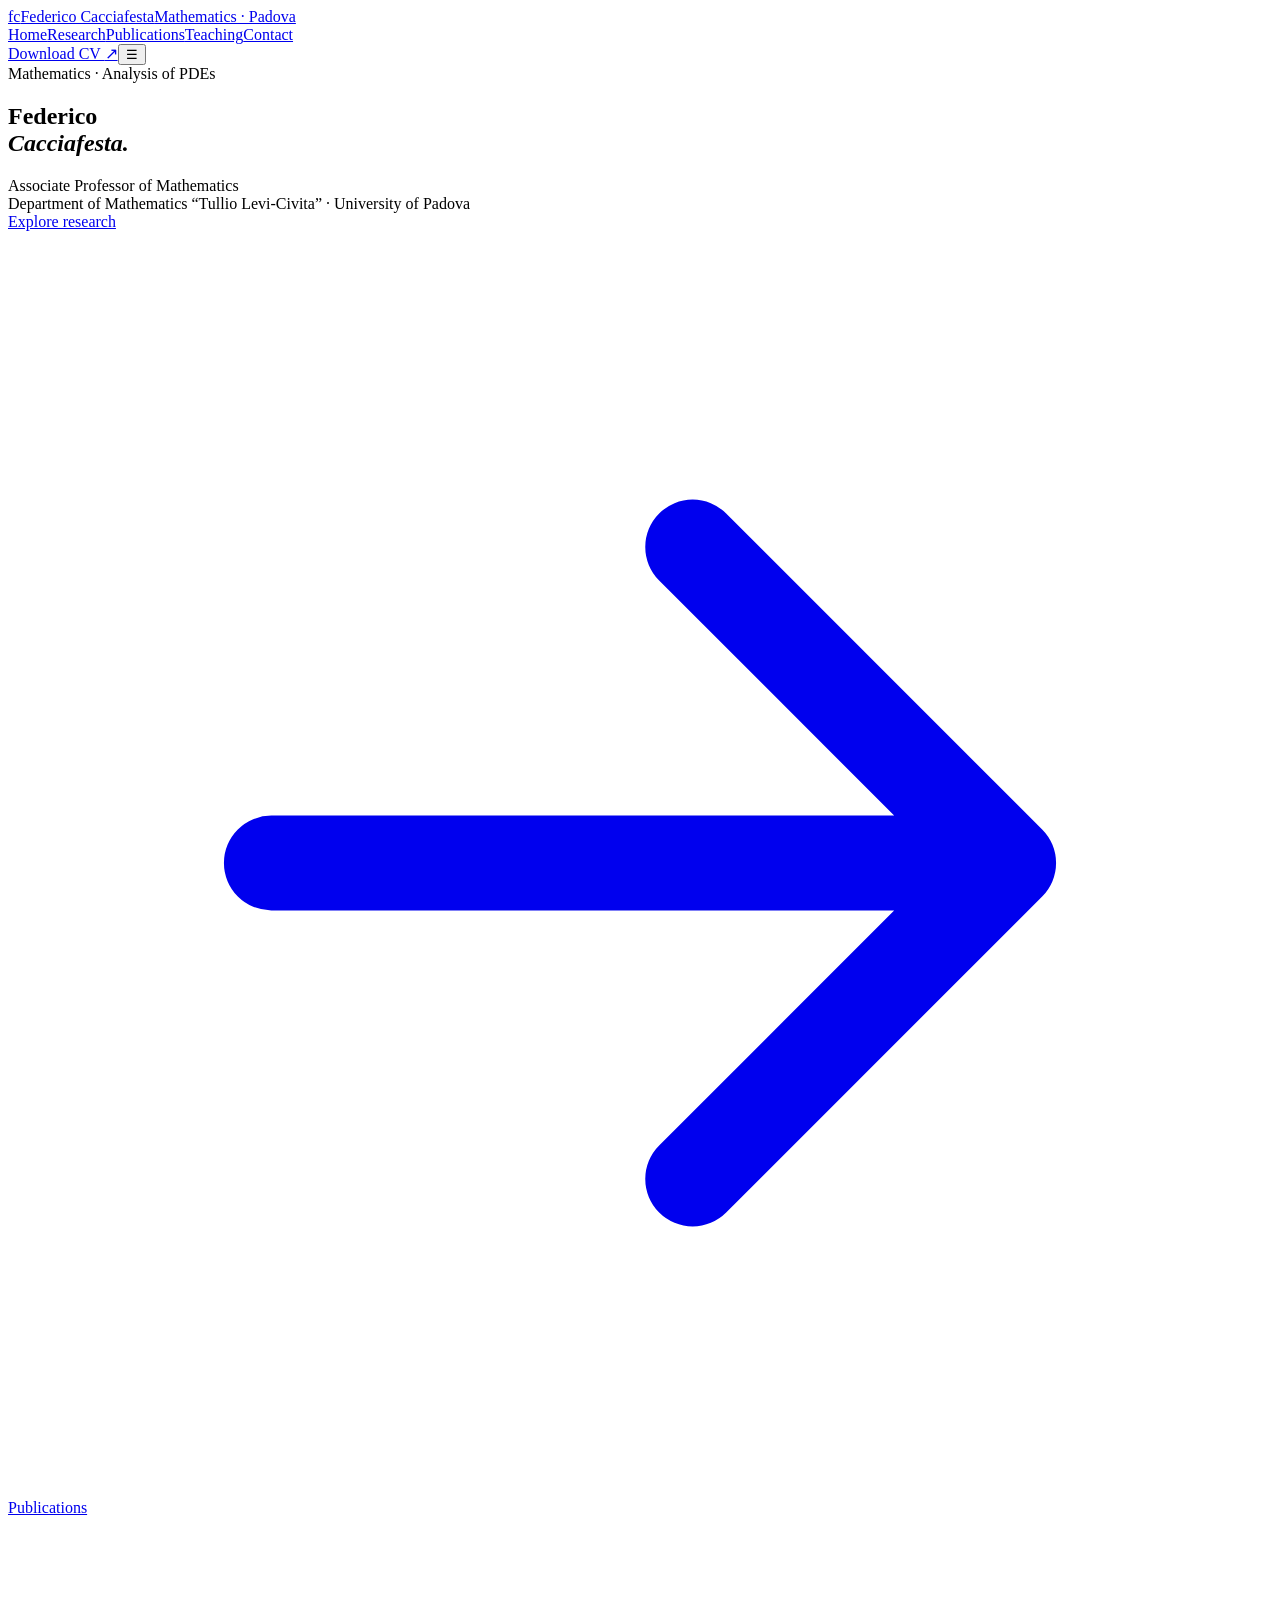
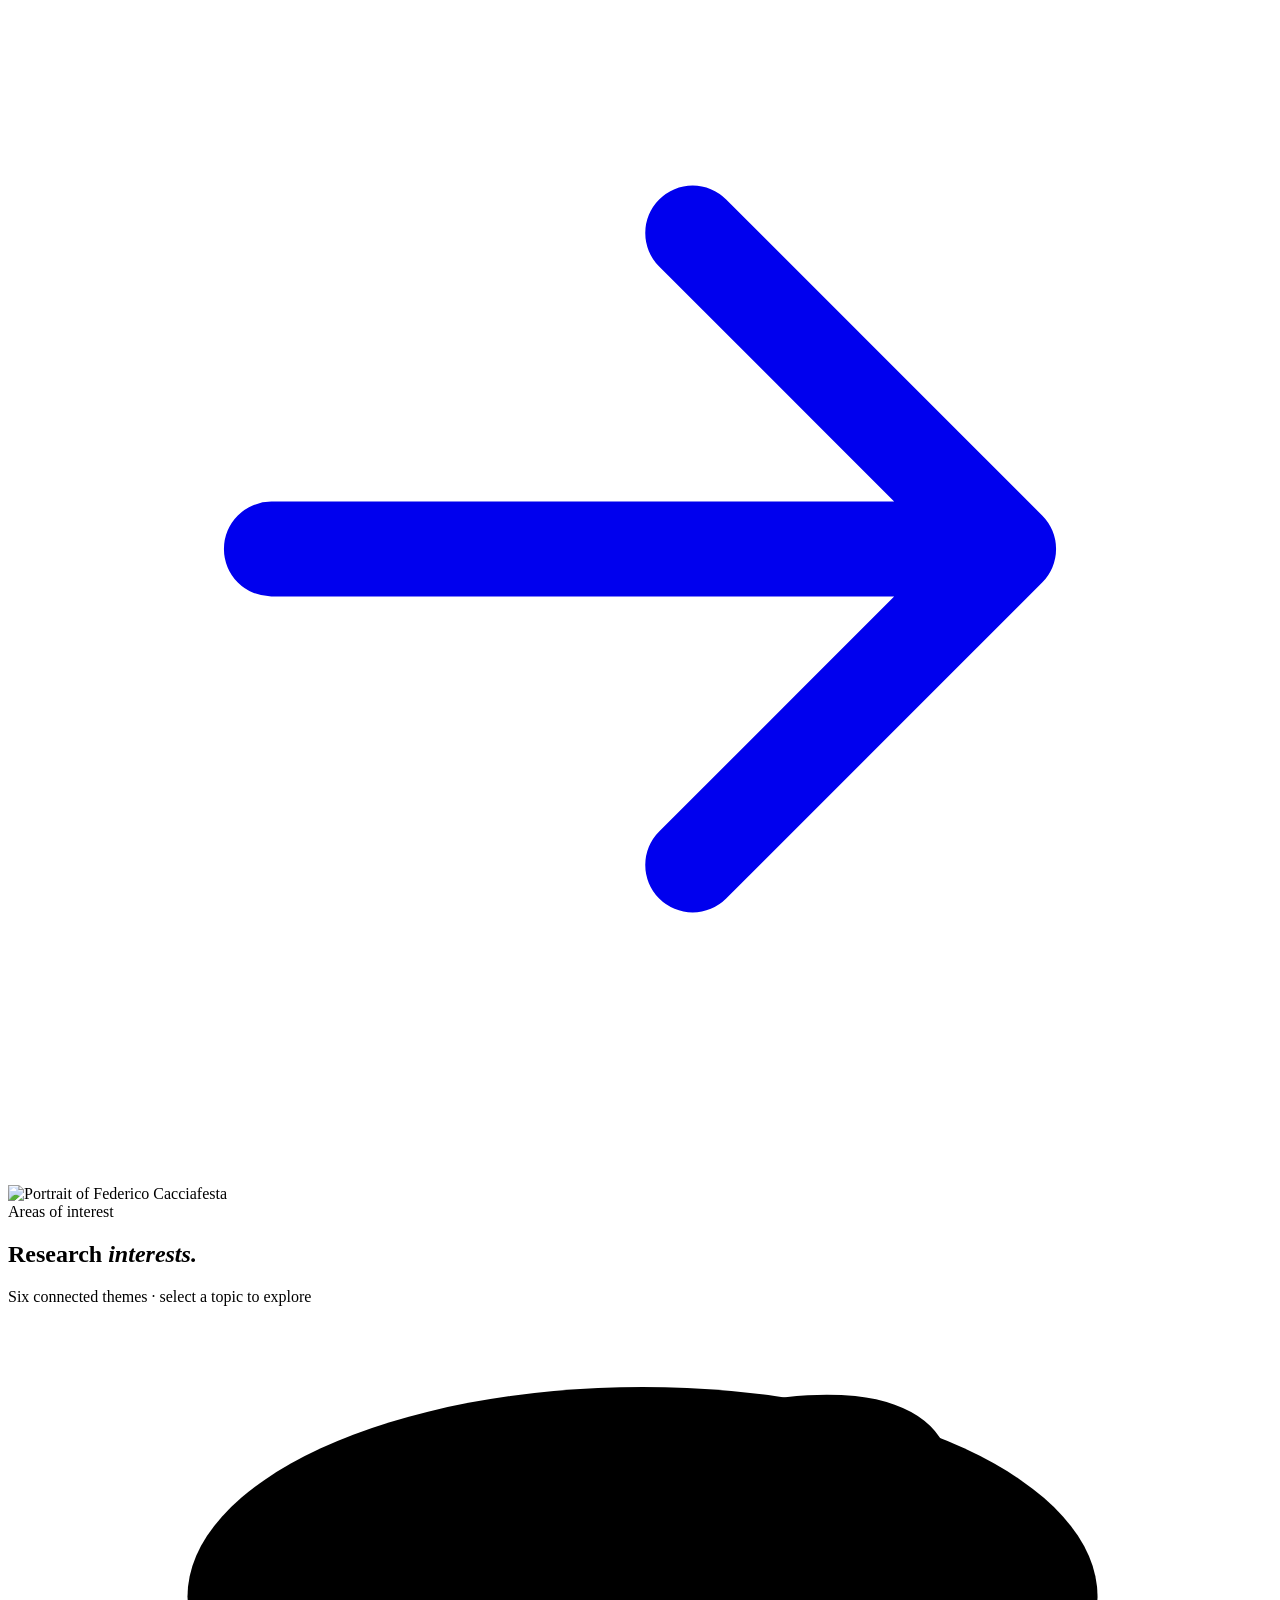
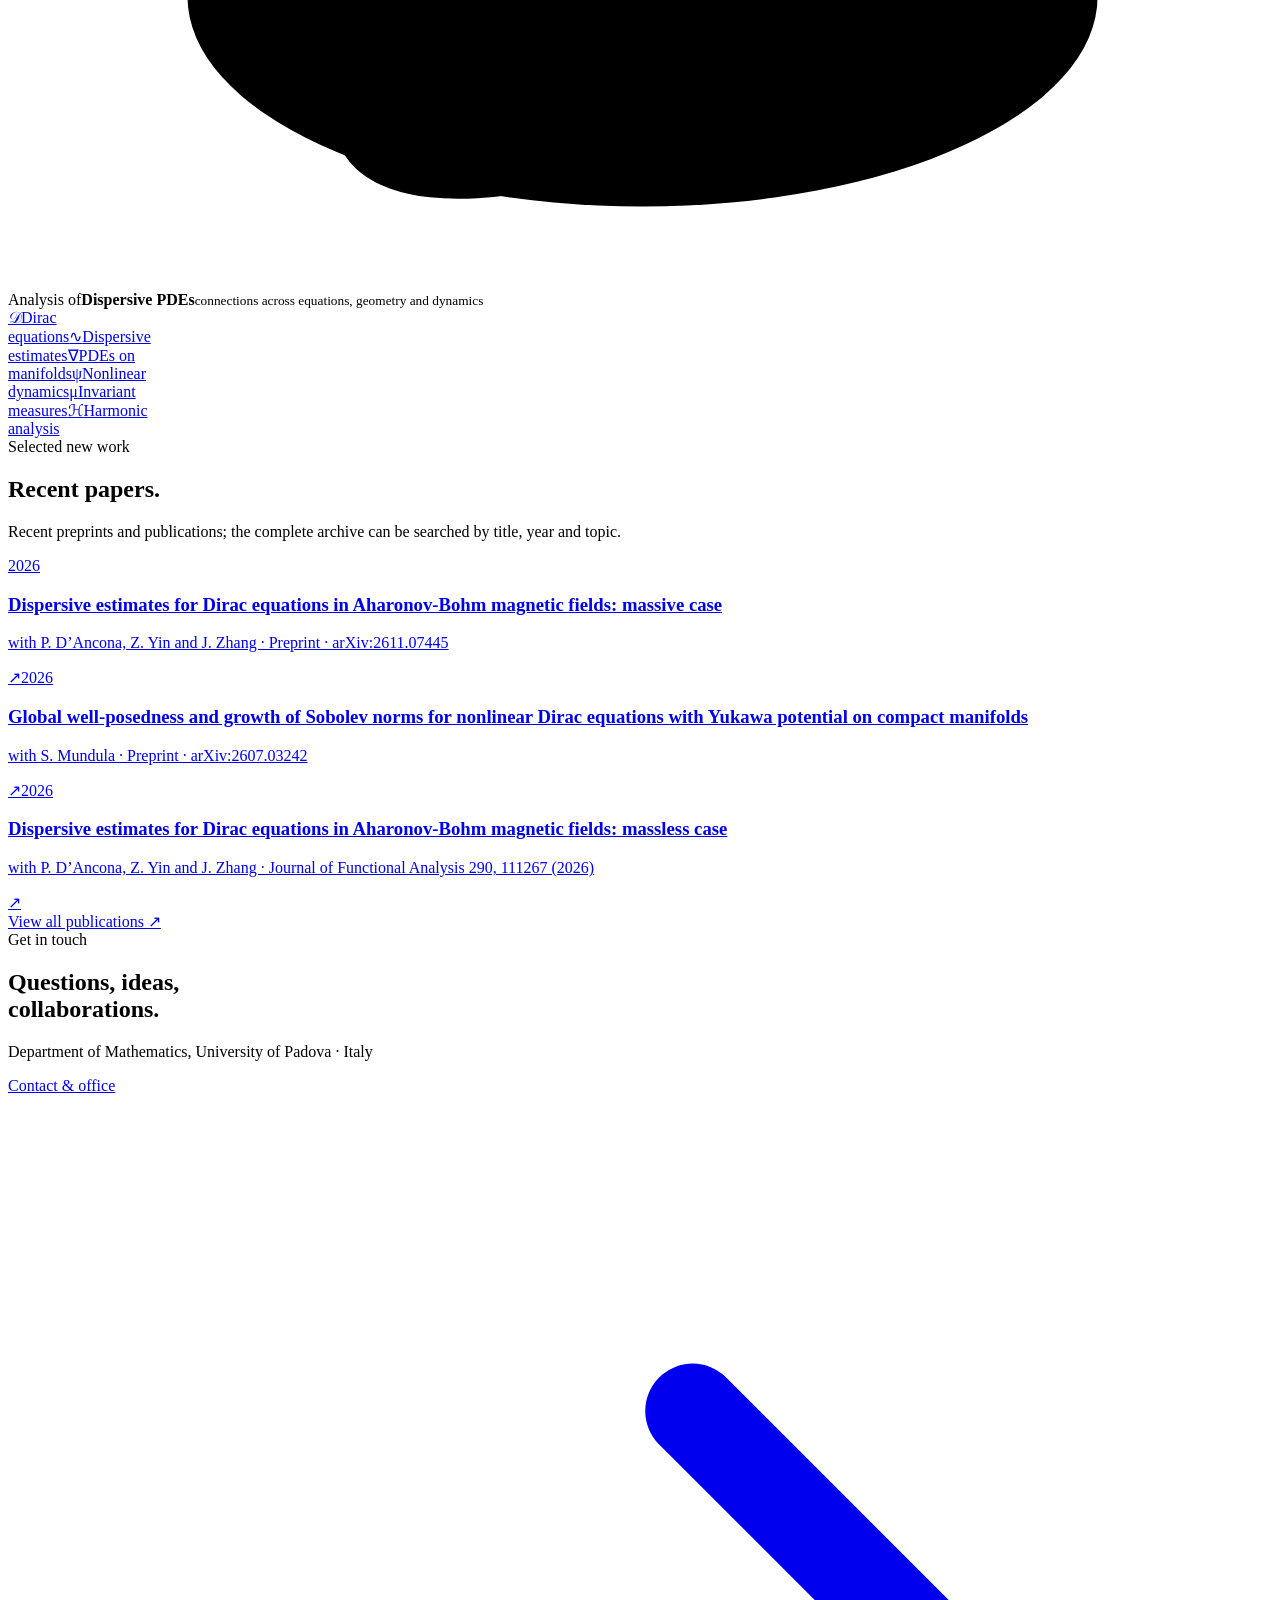
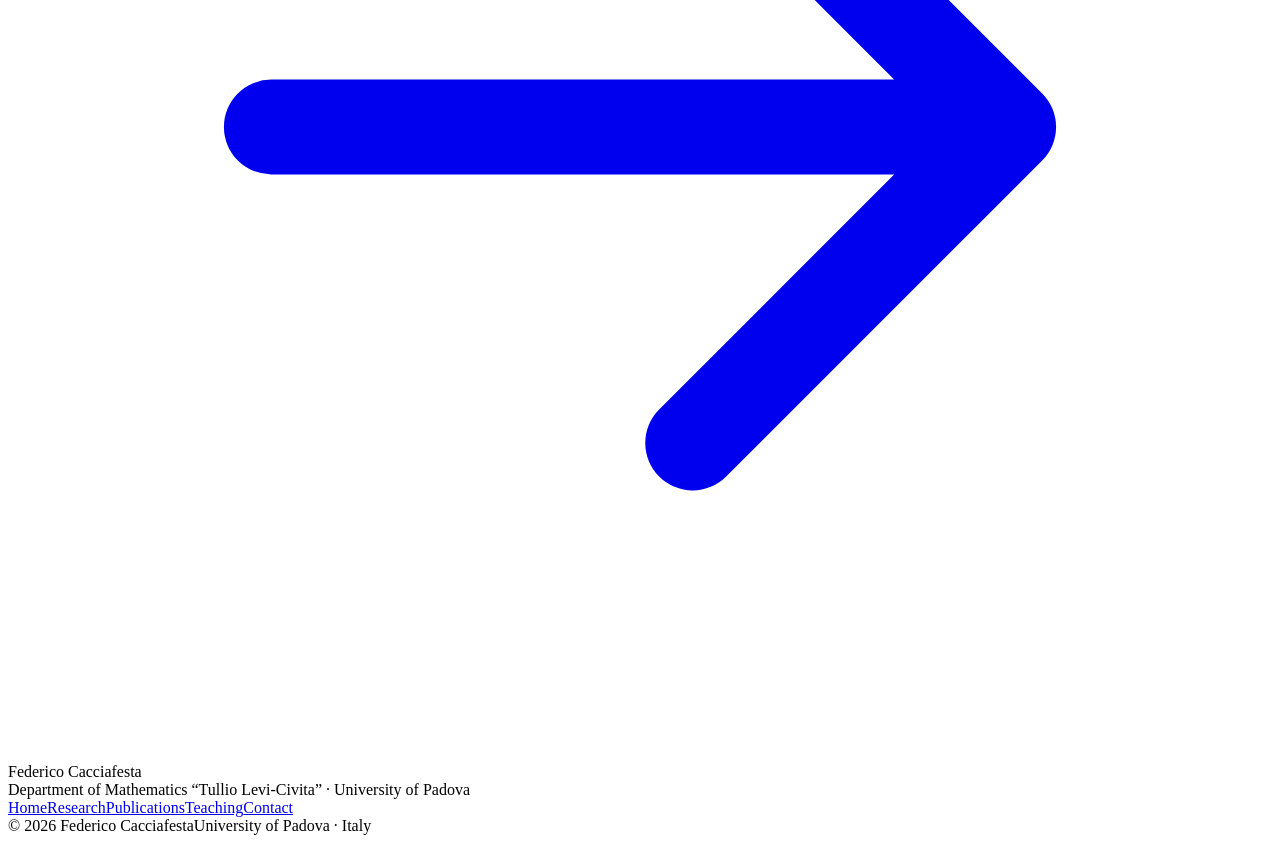
==== index.html @ 2d8ecb3c "Add files via upload" ====
<!doctype html>
<html lang="en">
<head>
<meta charset="utf-8">
<meta name="viewport" content="width=device-width, initial-scale=1">
<meta name="theme-color" content="#182b32">
<meta name="description" content="Federico Cacciafesta — Associate Professor of Mathematics at the University of Padova. Research in dispersive PDEs, Dirac equations, singular potentials, and nonlinear dynamics.">
<title>Federico Cacciafesta — University of Padova</title>
<link rel="icon" href="assets/favicon.svg" type="image/svg+xml">
<link rel="stylesheet" href="assets/style.css">
</head>
<body>
<div class="topline" aria-hidden="true"></div>
<header class="site-header" id="site-header"><div class="header-inner container"><a class="identity" href="index.html" aria-label="Federico Cacciafesta homepage"><span class="monogram">fc</span><span class="identity-type"><span class="identity-name">Federico Cacciafesta</span><span class="identity-sub">Mathematics · Padova</span></span></a><nav class="main-nav" aria-label="Main navigation"><a class="nav-link active" href="index.html">Home</a><a class="nav-link" href="research.html">Research</a><a class="nav-link" href="publications.html">Publications</a><a class="nav-link" href="teaching.html">Teaching</a><a class="nav-link" href="contact.html">Contact</a><a class="nav-link mobile-cv" style="display:none" href="assets/CV_Cacciafesta_EN.pdf" download="Federico_Cacciafesta_CV_EN.pdf">Download CV (PDF) ↓</a></nav><a class="nav-cv" href="assets/CV_Cacciafesta_EN.pdf" download="Federico_Cacciafesta_CV_EN.pdf" title="Full academic CV in English">Download CV <span aria-hidden="true">↗</span></a><button class="mobile-menu-btn" type="button" id="menu-toggle" aria-expanded="false" aria-label="Open menu">☰</button></div></header>
<main id="app" tabindex="-1"><div class="fade-in"><section class="hero"><div class="container hero-inner"><div class="hero-copy"><div class="eyebrow"><span class="dot"></span>Mathematics · Analysis of PDEs</div><h1>Federico<br><em>Cacciafesta.</em></h1><div class="hero-role">Associate Professor of Mathematics</div><div class="hero-institution">Department of Mathematics “Tullio Levi-Civita” · University of Padova</div><div class="hero-actions"><a class="button button-primary" href="research.html">Explore research <svg xmlns="http://www.w3.org/2000/svg" viewBox="0 0 24 24" aria-hidden="true" fill="none" stroke="currentColor" stroke-width="1.8" stroke-linecap="round" stroke-linejoin="round"><path d="M5 12h14M13 6l6 6-6 6"></path></svg></a><a class="button button-secondary" href="publications.html">Publications <svg xmlns="http://www.w3.org/2000/svg" viewBox="0 0 24 24" aria-hidden="true" fill="none" stroke="currentColor" stroke-width="1.8" stroke-linecap="round" stroke-linejoin="round"><path d="M5 12h14M13 6l6 6-6 6"></path></svg></a></div></div><div class="hero-art hero-portrait"><img class="portrait-image" src="assets/federico-cacciafesta.jpg" alt="Portrait of Federico Cacciafesta"></div></div></section><section class="topics-section alt-topics" aria-labelledby="topics-title"><div class="container"><div class="topics-heading"><div><div class="eyebrow"><span class="dot"></span>Areas of interest</div><h2 id="topics-title">Research <em>interests.</em></h2></div><span class="topics-hint">Six connected themes · select a topic to explore</span></div><div class="variant-stage orbits-only"><div class="topic-variant viz-orbits" data-variant="orbit" aria-label="Research topics arranged along mathematical orbits"><svg class="orbit-lines" viewBox="0 0 1000 460" aria-hidden="true"><ellipse cx="502" cy="230" rx="360" ry="166"></ellipse><ellipse cx="502" cy="230" rx="267" ry="117" transform="rotate(-27 502 230)"></ellipse><path d="M502 51 V407 M101 230 H905" class="axis"></path><circle cx="501" cy="230" r="7" class="axis-dot"></circle><path d="M113 363h88 M805 87h96" class="short-tick"></path></svg><div class="orbit-center"><span>Analysis of</span><strong>Dispersive PDEs</strong><small>connections across equations, geometry and dynamics</small></div><a class="orbit-topic orbit-dirac" href="research.html#topic-dirac" aria-label="Dirac equations - open research page"><span class="the-glyph">𝒟</span><span class="the-caption">Dirac<br>equations</span></a><a class="orbit-topic orbit-dispersive" href="research.html#topic-dirac" aria-label="Dispersive estimates - open research page"><span class="the-glyph">∿</span><span class="the-caption">Dispersive<br>estimates</span></a><a class="orbit-topic orbit-manifolds" href="research.html#topic-manifolds" aria-label="PDEs on manifolds - open research page"><span class="the-glyph">∇</span><span class="the-caption">PDEs on<br>manifolds</span></a><a class="orbit-topic orbit-nonlinear" href="research.html#topic-nonlinear" aria-label="Nonlinear dynamics - open research page"><span class="the-glyph">ψ</span><span class="the-caption">Nonlinear<br>dynamics</span></a><a class="orbit-topic orbit-measures" href="research.html#topic-measures" aria-label="Invariant measures - open research page"><span class="the-glyph">μ</span><span class="the-caption">Invariant<br>measures</span></a><a class="orbit-topic orbit-harmonic" href="research.html#topic-harmonic" aria-label="Harmonic analysis - open research page"><span class="the-glyph">ℋ</span><span class="the-caption">Harmonic<br>analysis</span></a></div></div></div></section><section class="section section-dark"><div class="container"><div class="section-head"><div><div class="eyebrow white">Selected new work</div><h2>Recent papers<span style="color:var(--orange)">.</span></h2></div><p class="section-intro">Recent preprints and publications; the complete archive can be searched by title, year and topic.</p></div><div class="recent-list"><a class="recent-item" href="https://arxiv.org/abs/2611.07445" target="_blank" rel="noopener noreferrer"><span class="recent-year">2026</span><div><h3>Dispersive estimates for Dirac equations in Aharonov-Bohm magnetic fields: massive case</h3><p>with P. D’Ancona, Z. Yin and J. Zhang · Preprint · arXiv:2611.07445</p></div><span class="recent-arrow" aria-hidden="true">↗</span></a><a class="recent-item" href="https://arxiv.org/abs/2607.03242" target="_blank" rel="noopener noreferrer"><span class="recent-year">2026</span><div><h3>Global well-posedness and growth of Sobolev norms for nonlinear Dirac equations with Yukawa potential on compact manifolds</h3><p>with S. Mundula · Preprint · arXiv:2607.03242</p></div><span class="recent-arrow" aria-hidden="true">↗</span></a><a class="recent-item" href="https://arxiv.org/abs/2407.12369" target="_blank" rel="noopener noreferrer"><span class="recent-year">2026</span><div><h3>Dispersive estimates for Dirac equations in Aharonov-Bohm magnetic fields: massless case</h3><p>with P. D’Ancona, Z. Yin and J. Zhang · Journal of Functional Analysis 290, 111267 (2026)</p></div><span class="recent-arrow" aria-hidden="true">↗</span></a></div><div class="section-bottom"><a class="text-link" href="publications.html">View all publications <span class="small-arrow">↗</span></a></div></div></section><section class="section section-white"><div class="container"><div class="cta-panel"><div><div class="eyebrow">Get in touch</div><h2>Questions, ideas,<br>collaborations.</h2><p>Department of Mathematics, University of Padova · Italy</p></div><a class="button button-primary" href="contact.html">Contact &amp; office <svg xmlns="http://www.w3.org/2000/svg" viewBox="0 0 24 24" aria-hidden="true" fill="none" stroke="currentColor" stroke-width="1.8" stroke-linecap="round" stroke-linejoin="round"><path d="M5 12h14M13 6l6 6-6 6"></path></svg></a></div></div></section></div></main>
<footer id="site-footer" class="site-footer"><div class="container"><div class="footer-top"><div><div class="footer-title">Federico Cacciafesta</div><div class="footer-sub">Department of Mathematics “Tullio Levi-Civita” · University of Padova</div></div><nav class="footer-links" aria-label="Footer navigation"><a class="" href="index.html">Home</a><a class="" href="research.html">Research</a><a class="" href="publications.html">Publications</a><a class="" href="teaching.html">Teaching</a><a class="" href="contact.html">Contact</a></nav></div><div class="footer-bottom"><span>© 2026 Federico Cacciafesta</span><span class="muted">University of Padova · Italy</span></div></div></footer>
<script src="assets/data.js"></script>
<script src="assets/app.js"></script>
</body>
</html>
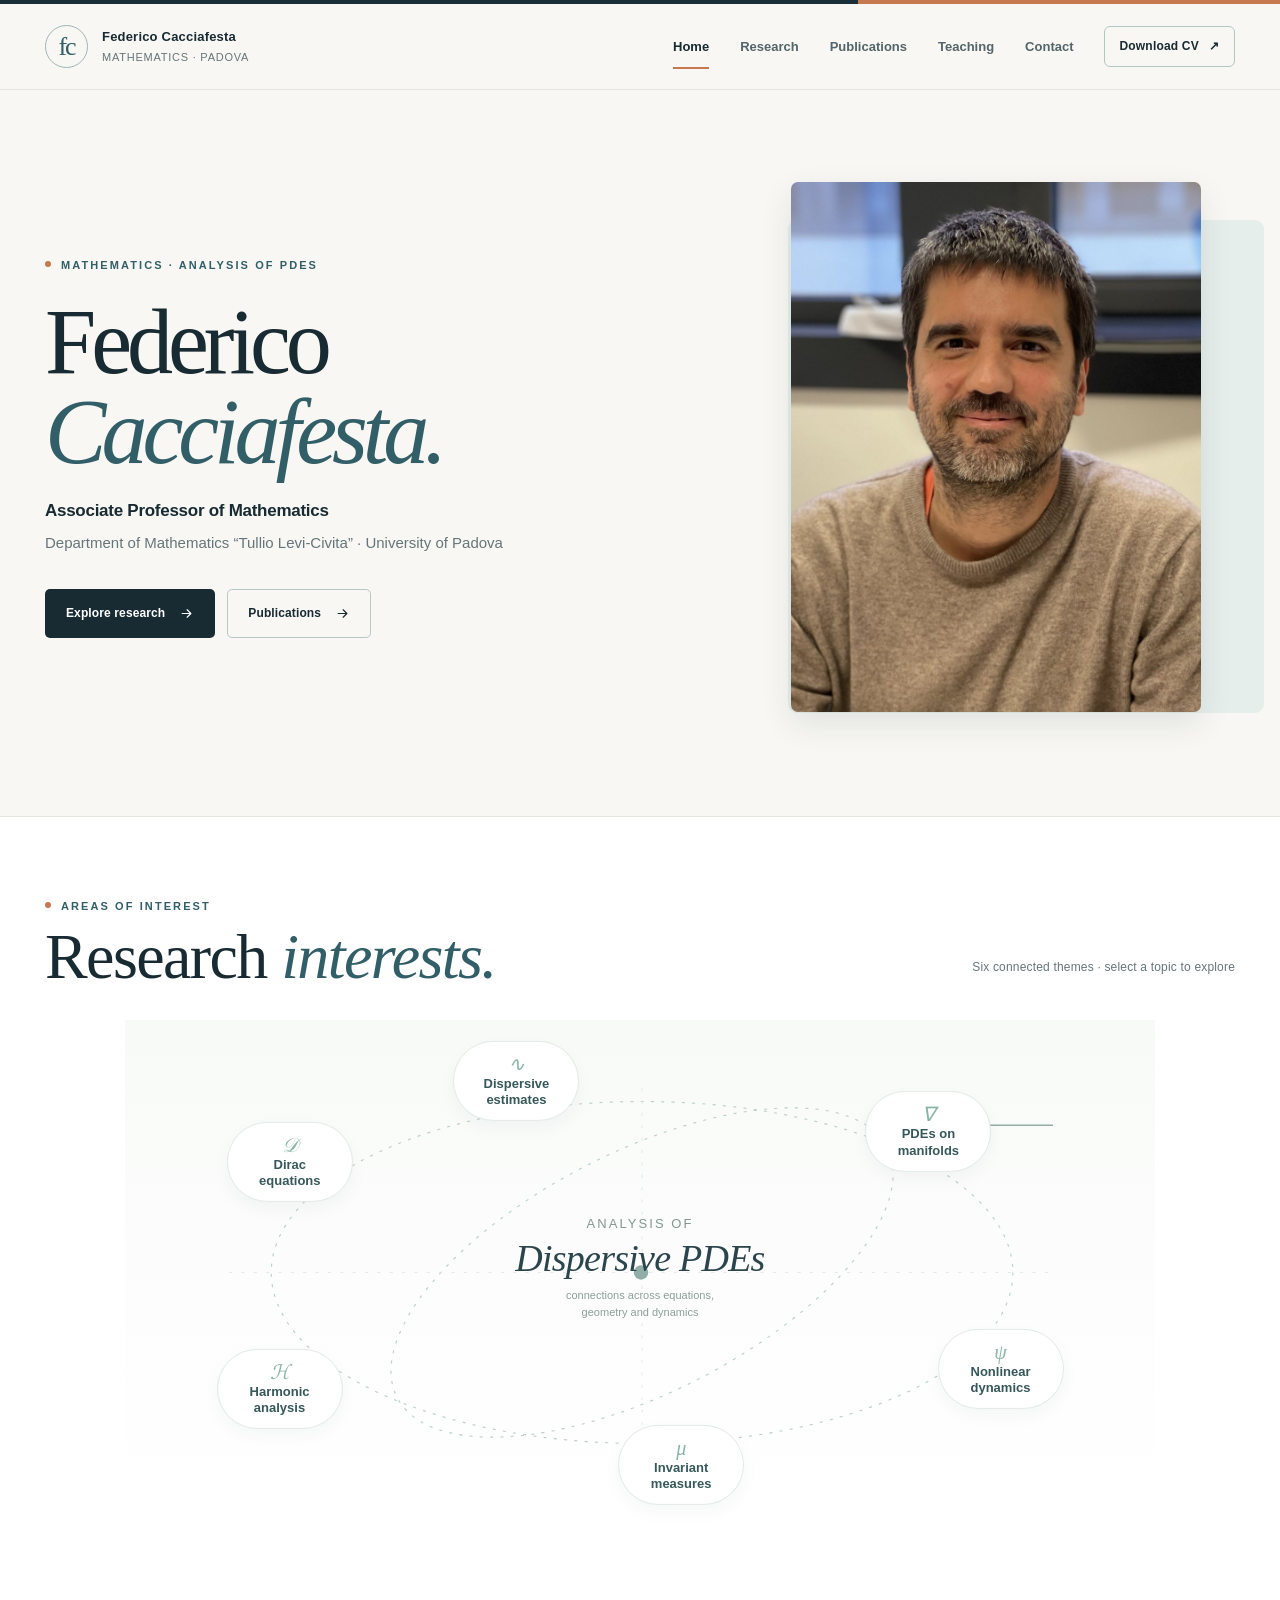
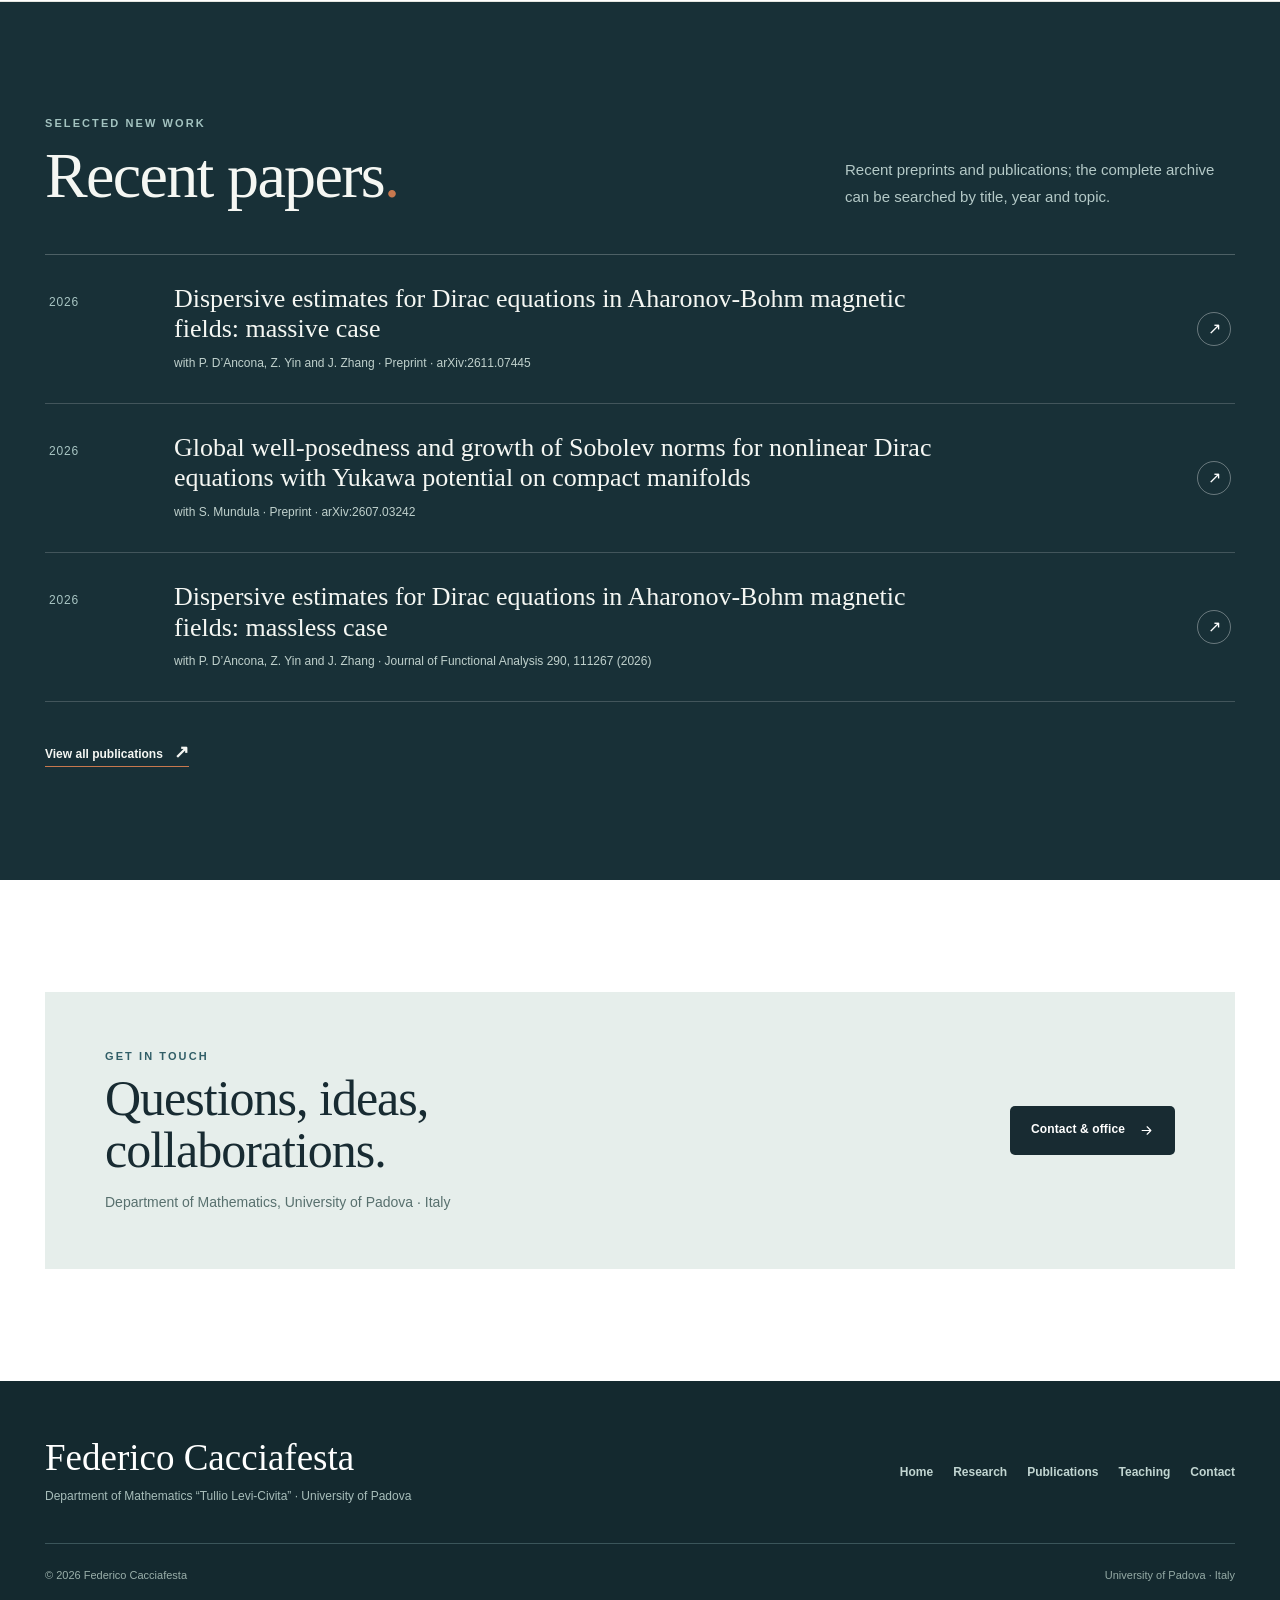
==== commit 73a68fda: "Add files via upload" ====
--- a/index.html
+++ b/index.html
@@ -6,15 +6,307 @@
 <meta name="theme-color" content="#182b32">
 <meta name="description" content="Federico Cacciafesta — Associate Professor of Mathematics at the University of Padova. Research in dispersive PDEs, Dirac equations, singular potentials, and nonlinear dynamics.">
 <title>Federico Cacciafesta — University of Padova</title>
-<link rel="icon" href="assets/favicon.svg" type="image/svg+xml">
-<link rel="stylesheet" href="assets/style.css">
+
+<style>
+@import url('https://fonts.googleapis.com/css2?family=DM+Sans:wght@400;500;600;700&family=Instrument+Serif:ital@0;1&display=swap');
+:root{
+ --ink:#182b32;--ink-light:#41555e;--quiet:#65757b;--paper:#f8f7f3;--white:#fff;--rule:#e4e5df;
+ --sea:#315e67;--sea-light:#e4eeed;--orange:#c7784e;--cream:#f1f0e9;--night:#183037;
+ --serif:'Instrument Serif',Georgia,'Times New Roman',serif;
+ --sans:'DM Sans',-apple-system,BlinkMacSystemFont,'Segoe UI',sans-serif;
+ --width:1190px;
+}
+*{box-sizing:border-box}html{scroll-behavior:smooth}body{margin:0;color:var(--ink);background:var(--paper);font:15.5px/1.65 var(--sans);-webkit-font-smoothing:antialiased}
+::selection{background:#c7ded8;color:var(--ink)}a{color:inherit;text-decoration:none}a:focus-visible,button:focus-visible,input:focus-visible,select:focus-visible{outline:3px solid var(--orange);outline-offset:3px}button,input,select{font:inherit}button{cursor:pointer}img,svg{max-width:100%}p{margin:0 0 1.15em}h1,h2,h3,h4{margin:0;font-weight:400}h1,h2,h3{font-family:var(--serif)}
+.container{width:min(calc(100% - 80px),var(--width));margin:0 auto}.topline{height:4px;background:linear-gradient(90deg,#183037 0%,#183037 67%,#c7784e 67%,#c7784e 100%)}
+.site-header{height:86px;background:rgba(248,247,243,.96);border-bottom:1px solid var(--rule);position:sticky;top:0;z-index:90;backdrop-filter:blur(18px)}
+.header-inner{height:100%;display:flex;align-items:center;justify-content:space-between;gap:30px}.identity{display:flex;gap:14px;align-items:center;min-width:244px}.monogram{width:43px;height:43px;border:1px solid #9eb4b4;border-radius:50%;display:grid;place-items:center;font-family:var(--serif);font-size:26px;letter-spacing:-.08em;color:var(--sea)}
+.identity-type{display:flex;flex-direction:column;line-height:1.24}.identity-name{font-size:13px;font-weight:700;letter-spacing:.015em}.identity-sub{font-size:11px;letter-spacing:.07em;color:var(--quiet);margin-top:6px;text-transform:uppercase}
+.main-nav{display:flex;align-items:center;gap:31px;margin-left:auto}.nav-link{color:#53646a;font-size:13px;font-weight:600;position:relative;transition:color .2s}.nav-link:hover,.nav-link.active{color:var(--ink)}.nav-link.active:after{content:'';position:absolute;left:0;right:0;bottom:-12px;height:2px;background:var(--orange)}
+.nav-cv{display:inline-flex;align-items:center;gap:10px;border:1px solid #b2c6c4;border-radius:6px;padding:10px 15px;font-size:12px;letter-spacing:.015em;font-weight:700;white-space:nowrap;transition:.2s}.nav-cv:hover{border-color:var(--ink);background:var(--sea-light)}
+.mobile-menu-btn{display:none;border:1px solid var(--rule);border-radius:6px;background:transparent;padding:8px 12px;color:var(--ink);font-size:22px;line-height:1}
+.eyebrow{font-size:11px;letter-spacing:.19em;text-transform:uppercase;font-weight:700;color:var(--sea)}.eyebrow.white{color:#a3c3c0}.eyebrow .dot{width:6px;height:6px;border-radius:100%;background:var(--orange);display:inline-block;margin:0 10px 2px 0}
+.hero{position:relative;overflow:hidden;background:var(--paper);border-bottom:1px solid var(--rule)}.hero-inner{min-height:655px;display:grid;grid-template-columns:56% 44%;align-items:center;gap:12px;padding:67px 0 79px}.hero-copy{position:relative;z-index:2}.hero h1{font-size:95px;font-size:clamp(70px,7.2vw,107px);line-height:.98;letter-spacing:-.055em;margin:23px 0 20px;max-width:750px}.hero h1 em{font-style:italic;color:var(--sea);font-weight:400}.hero-role{font-size:17px;font-weight:700;letter-spacing:-.016em}.hero-institution{margin-top:5px;color:var(--quiet);font-size:15px}.hero-desc{max-width:540px;margin:31px 0 33px;color:var(--ink-light);font-size:17px;line-height:1.77}.hero-actions{display:flex;gap:12px;align-items:center;flex-wrap:wrap}
+.button{display:inline-flex;align-items:center;justify-content:center;gap:14px;border-radius:5px;padding:13px 20px;min-height:49px;font-weight:700;font-size:12px;letter-spacing:.01em;border:1px solid transparent;transition:transform .2s,background .2s,border-color .2s}.button:hover{transform:translateY(-2px)}.button-primary{background:var(--ink);color:white}.button-primary:hover{background:#31545c}.button-secondary{border-color:#b8c8c6;background:transparent;color:var(--ink)}.button-secondary:hover{background:var(--sea-light);border-color:var(--sea)}.button svg{width:15px;height:15px}
+.hero-art{align-self:stretch;min-height:580px;position:relative;display:flex;align-items:center;justify-content:center}.art-square{position:absolute;inset:7% 0 4% 4%;background:linear-gradient(145deg,#e8ece7 0%,#dbe8e4 56%,#e8e8df 100%);border-radius:180px 180px 13px 13px;overflow:hidden}.art-grid{position:absolute;inset:0;background-image:linear-gradient(rgba(31,80,84,.055) 1px,transparent 1px),linear-gradient(90deg,rgba(31,80,84,.055) 1px,transparent 1px);background-size:35px 35px;mask-image:linear-gradient(to top,transparent,black 40%)}.art-svg{position:absolute;inset:8% 2% 7% 0;width:100%;height:85%}.art-label{position:absolute;bottom:12%;left:15%;font:italic 33px var(--serif);color:var(--sea);letter-spacing:.015em}.art-stamp{position:absolute;right:0;top:19%;width:102px;height:102px;border:1px solid #a8bfbb;border-radius:50%;background:rgba(247,248,242,.78);display:grid;place-items:center;text-align:center;font-size:10px;line-height:1.7;text-transform:uppercase;letter-spacing:.13em;color:var(--sea);transform:rotate(12deg)}.art-index{position:absolute;top:13%;left:13%;font-size:10px;letter-spacing:.12em;color:#65827f;writing-mode:vertical-rl}
+.mini-strip{border-bottom:1px solid var(--rule);background:white}.strip-inner{display:flex;justify-content:space-between;align-items:center;gap:22px;padding:24px 0}.strip-label{font-size:11px;letter-spacing:.14em;color:var(--quiet);font-weight:700;text-transform:uppercase;white-space:nowrap}.strip-items{display:flex;gap:12px;flex-wrap:wrap;justify-content:flex-end}.strip-items span{font-size:12px;background:var(--paper);border-radius:2px;padding:7px 12px;color:#4f6666}
+.section{padding:112px 0}.section-white{background:white}.section-offwhite{background:var(--paper)}.section-dark{background:var(--night);color:#f5f7f3}.section-head{display:flex;justify-content:space-between;gap:35px;align-items:end;margin-bottom:44px}.section-head h2{font-size:59px;font-size:clamp(46px,5vw,65px);line-height:1.05;letter-spacing:-.026em;margin:10px 0 0}.section-intro{max-width:390px;color:var(--quiet);margin:0;font-size:15px;line-height:1.8}.section-dark .section-intro{color:#b4c9c7}.text-link{font-size:12px;font-weight:700;border-bottom:1px solid var(--orange);padding-bottom:5px;white-space:nowrap}.text-link:hover{color:var(--orange)}.small-arrow{font-size:18px;margin-left:8px}
+.research-grid{display:grid;grid-template-columns:repeat(2,minmax(0,1fr));gap:18px}.research-card{display:flex;min-height:255px;flex-direction:column;align-items:flex-start;padding:29px 28px;border:1px solid var(--rule);background:#fcfcfa;transition:background .2s,border-color .2s,transform .2s}.research-card:hover{background:var(--sea-light);border-color:#c5d6d2;transform:translateY(-4px)}.research-card .num{font:italic 28px var(--serif);color:var(--orange)}.research-card h3{font-size:29px;line-height:1.13;letter-spacing:-.014em;margin-top:29px}.research-card p{color:var(--quiet);font-size:13px;line-height:1.85;margin:14px 0 24px}.research-card .arrow{font-size:21px;margin-top:auto;color:var(--sea)}
+.recent-list{border-top:1px solid rgba(255,255,255,.23)}.recent-item{display:grid;grid-template-columns:95px 1fr auto;gap:30px;align-items:start;padding:29px 4px;border-bottom:1px solid rgba(255,255,255,.18);transition:background .2s}.recent-item:hover{background:rgba(255,255,255,.035)}.recent-year{font-size:12px;letter-spacing:.07em;color:#a8c5c3;padding-top:9px}.recent-item h3{font:26px/1.18 var(--serif);max-width:790px;margin:0 0 9px}.recent-item p{font-size:12px;color:#c0d1cd;margin:0}.recent-arrow{width:34px;height:34px;border:1px solid rgba(255,255,255,.35);border-radius:50%;display:grid;place-items:center;align-self:center;font-size:16px;color:white}.section-bottom{margin-top:36px}
+.cta-panel{background:#e6eeeb;display:grid;grid-template-columns:1fr auto;align-items:center;gap:40px;padding:55px 60px}.cta-panel h2{font-size:50px;line-height:1.05;letter-spacing:-.02em;margin:7px 0 14px}.cta-panel p{margin:0;color:#58706e;font-size:14px}
+.page-lead{background:linear-gradient(115deg,#f1f3ed,var(--paper));padding:81px 0 76px;border-bottom:1px solid var(--rule);position:relative;overflow:hidden}.page-lead:after{content:'∂';font:italic 320px var(--serif);color:rgba(65,105,103,.05);position:absolute;right:3%;top:-190px;pointer-events:none}.page-lead h1{font-size:100px;font-size:clamp(66px,8vw,110px);line-height:1.05;letter-spacing:-.044em;margin:17px 0 16px}.page-lead p{max-width:700px;font-size:17px;color:#566b70;line-height:1.8;margin:0}.page-main{padding:75px 0 115px;min-height:540px}.two-col{display:grid;grid-template-columns:1fr 2.15fr;gap:70px}.side-note{border-top:2px solid var(--orange);padding-top:18px;align-self:start}.side-note .small{font-size:12px;color:var(--quiet);line-height:1.85}.side-note h3{font:30px var(--serif);margin-bottom:13px}.body-copy{font-size:16px;line-height:1.9;color:#425960;max-width:760px}.body-copy p{margin-bottom:22px}.body-copy strong{color:var(--ink)}
+.detail-grid{display:grid;grid-template-columns:1fr 1fr;gap:20px;margin-top:52px}.detail-card{border:1px solid var(--rule);background:white;padding:35px}.detail-card .top{display:flex;justify-content:space-between;gap:12px;margin-bottom:20px}.detail-card .index{font:italic 30px var(--serif);color:var(--orange)}.detail-card .glyph{font:italic 31px var(--serif);color:#8aacaa}.detail-card h3{font:34px/1.09 var(--serif);margin-bottom:15px}.detail-card p{font-size:13px;color:#677a7c;margin:0;line-height:1.86}.detail-card .selected{margin-top:25px;border-top:1px solid var(--rule);padding-top:17px;font-size:12px;font-weight:600;color:var(--sea)}.detail-card .selected a{text-decoration:underline;text-decoration-color:#bacfc8;text-underline-offset:5px}
+.pub-toolbar{display:flex;justify-content:space-between;gap:16px;flex-wrap:wrap;margin:0 0 17px}.searchbox{display:flex;align-items:center;gap:12px;border:1px solid #d9ded9;background:white;padding:0 15px;min-height:52px;flex:1;min-width:260px}.searchbox svg{width:17px;height:17px;color:#8a9d98}.searchbox input{border:0;outline:0;background:transparent;width:100%;height:50px;color:var(--ink);font-size:13px}.searchbox input:focus-visible{outline:none}.filter-select{border:1px solid #d9ded9;padding:0 16px;min-height:52px;background:white;color:var(--ink);min-width:154px;font-size:12px}.filter-pills{display:flex;gap:8px;flex-wrap:wrap;margin-bottom:31px}.filter-btn{padding:9px 13px;border:1px solid #dce2df;background:transparent;color:#567072;border-radius:20px;font-size:12px}.filter-btn:hover{border-color:var(--sea)}.filter-btn.active{background:var(--ink);color:white;border-color:var(--ink)}.results-meta{display:flex;align-items:center;justify-content:space-between;color:#70807d;font-size:12px;letter-spacing:.04em;text-transform:uppercase;margin:27px 0 11px}.publication-list{border-top:1px solid var(--rule)}.pub-item{display:grid;grid-template-columns:62px minmax(0,1fr) 96px;gap:20px;padding:26px 8px;border-bottom:1px solid var(--rule);background:transparent}.pub-item:hover{background:#fff}.pub-year{font:italic 25px var(--serif);color:var(--sea);line-height:1.2}.pub-title{font:24px/1.22 var(--serif);margin:0 0 7px;letter-spacing:-.005em}.pub-authors{font-size:12px;color:#667979;margin:0 0 4px}.pub-venue{font-size:12px;color:#87918d;margin:0}.pub-topic{display:inline-flex;font-size:10px;line-height:1.4;letter-spacing:.02em;border:1px solid #dce4e1;color:#5b7775;margin-top:11px;padding:4px 8px}.pub-open{display:inline-flex;align-self:start;justify-content:flex-end;gap:5px;font-size:12px;font-weight:700;color:var(--sea);white-space:nowrap;margin-top:6px}.pub-open:hover{text-decoration:underline}.no-results{padding:38px 10px;color:var(--quiet)}.proceedings{margin-top:80px}.proceedings h2{font:46px var(--serif);margin-bottom:20px}.proceed-item{display:flex;gap:22px;border-top:1px solid var(--rule);padding:19px 7px}.proceed-item .proceed-n{font:italic 20px var(--serif);color:var(--orange);min-width:34px}.proceed-item h3{font:22px var(--serif)}.proceed-item p{font-size:12px;color:var(--quiet);margin:5px 0 0}
+.course-current{display:grid;grid-template-columns:1fr 2fr;gap:50px;background:var(--night);color:white;padding:50px 55px;margin-bottom:45px}.course-current .year{font:italic 58px var(--serif);line-height:1.08}.course-current .tiny{font-size:11px;text-transform:uppercase;letter-spacing:.16em;color:#b4cdca}.course-current h2{font:45px/1.06 var(--serif);margin:14px 0}.course-current p{font-size:13px;color:#d1deda;line-height:1.8}.course-current a{color:#d9eae7;border-bottom:1px solid #d9eae7;font-size:12px;font-weight:700}.course-history h2{font:42px var(--serif);margin:50px 0 20px}.course-entry{display:grid;grid-template-columns:150px 1fr auto;gap:20px;padding:27px 7px;border-top:1px solid var(--rule);align-items:center}.course-entry .date{font-family:var(--serif);font-size:24px;color:var(--sea)}.course-entry h3{font:24px var(--serif)}.course-entry p{font-size:12px;color:var(--quiet);margin:6px 0 0}.course-entry a{font-size:12px;color:var(--sea);font-weight:700;border-bottom:1px solid #a9c0bd}
+.contact-layout{display:grid;grid-template-columns:1.15fr 1fr;gap:80px}.contact-title{font:55px/1.07 var(--serif);font-size:clamp(42px,5vw,65px);margin:18px 0 22px}.contact-intro{font-size:16px;color:var(--ink-light);max-width:440px}.contact-email{font:clamp(20px,2.5vw,30px)/1.3 var(--serif);border-bottom:1px solid var(--orange);display:inline-block;margin:16px 0 16px;overflow-wrap:anywhere}.contact-card{background:white;border:1px solid var(--rule);padding:42px}.contact-card .item{margin-bottom:28px}.contact-card .item:last-child{margin-bottom:0}.contact-card .label{font-size:10px;text-transform:uppercase;letter-spacing:.16em;color:var(--quiet);font-weight:700;margin-bottom:7px}.contact-card .val{font-size:15px;line-height:1.7}.contact-card .val a{color:var(--sea);border-bottom:1px solid #bcd0cd}.external-badges{display:flex;gap:9px;flex-wrap:wrap;margin:26px 0}.external-badges a{border:1px solid #cfdbd7;padding:8px 12px;font-size:12px;color:var(--sea)}.external-badges a:hover{background:var(--sea-light)}
+.site-footer{background:#14292f;color:#d3e0dd;padding:58px 0 24px}.footer-top{display:flex;justify-content:space-between;gap:50px;border-bottom:1px solid #3b555a;padding-bottom:36px}.footer-title{font:37px/1.04 var(--serif);color:white}.footer-sub{font-size:12px;color:#a7bdba;margin-top:10px}.footer-links{display:flex;gap:20px;flex-wrap:wrap;align-items:center}.footer-links a{font-size:12px;font-weight:600;color:#c1d5d1}.footer-links a:hover{color:white;text-decoration:underline}.footer-bottom{padding-top:22px;display:flex;justify-content:space-between;gap:20px;font-size:11px;color:#9aafaa}.footer-bottom .muted{color:#95aba6}
+.fade-in{animation:fadeup .45s ease both}@keyframes fadeup{from{opacity:0;transform:translateY(8px)}to{opacity:1;transform:translateY(0)}}
+@media(max-width:1000px){.container{width:min(calc(100% - 56px),var(--width))}.identity{min-width:210px}.main-nav{gap:17px}.hero-inner{grid-template-columns:55% 45%}.hero h1{font-size:clamp(62px,7vw,85px)}.hero-art{min-height:510px}.research-card{padding:23px}.section{padding:85px 0}.two-col{gap:40px}.contact-layout{gap:42px}}
+@media(max-width:760px){.container{width:calc(100% - 36px)}.site-header{height:72px}.identity{min-width:0}.identity-name{font-size:12px}.identity-sub{font-size:10px}.monogram{width:39px;height:39px}.mobile-menu-btn{display:block;margin-left:auto}.nav-cv{margin-left:auto;display:none}.main-nav{display:none;position:absolute;top:72px;left:0;right:0;background:var(--paper);padding:18px;border-bottom:1px solid var(--rule);box-shadow:0 15px 15px rgba(22,44,48,.07);flex-direction:column;align-items:flex-start;gap:0}.main-nav.open{display:flex}.nav-link{padding:11px 9px;width:100%;font-size:14px}.nav-link.active:after{bottom:6px;right:auto;width:27px}.mobile-cv{display:block!important}.hero-inner{grid-template-columns:1fr;gap:12px;min-height:auto;padding:65px 0 47px}.hero h1{font-size:clamp(66px,12vw,91px);margin-top:21px}.hero-desc{font-size:15px;line-height:1.8;margin:27px 0}.hero-art{width:100%;min-height:400px;max-width:450px;margin:12px auto 0}.art-square{inset:4% 7% 2%}.art-svg{inset:0;width:100%;height:100%}.art-stamp{right:6%}.strip-inner{flex-direction:column;align-items:flex-start;gap:14px}.strip-items{justify-content:flex-start}.section{padding:67px 0}.section-head{display:block;margin-bottom:29px}.section-head h2{font-size:52px}.section-intro{margin:18px 0 0}.research-grid{grid-template-columns:1fr}.research-card{min-height:auto;padding:24px}.research-card h3{margin-top:17px}.recent-item{grid-template-columns:52px 1fr 25px;gap:11px;padding:24px 0}.recent-item h3{font-size:23px}.recent-year{font-size:11px}.recent-arrow{width:25px;height:25px;font-size:14px}.cta-panel{grid-template-columns:1fr;padding:33px 28px;gap:25px}.cta-panel h2{font-size:42px}.page-lead{padding:65px 0 61px}.page-lead h1{font-size:69px}.page-lead p{font-size:15px}.page-main{padding:57px 0 80px}.two-col,.detail-grid,.contact-layout{grid-template-columns:1fr;gap:26px}.side-note{max-width:500px}.detail-card{padding:29px}.pub-item{grid-template-columns:48px minmax(0,1fr);gap:12px;padding:22px 2px}.pub-title{font-size:22px}.pub-open{grid-column:2;justify-content:flex-start;margin-top:0}.pub-toolbar{display:block}.searchbox{margin-bottom:10px}.filter-select{width:100%}.results-meta{gap:10px}.course-current{grid-template-columns:1fr;gap:17px;padding:35px 27px}.course-current .year{font-size:44px}.course-current h2{font-size:37px}.course-entry{grid-template-columns:93px 1fr;gap:12px}.course-entry .date{font-size:21px}.course-entry h3{font-size:21px}.course-entry a{grid-column:2;justify-self:start}.contact-card{padding:28px}.footer-top{display:block}.footer-links{margin-top:24px}.footer-bottom{display:block;line-height:2}}
+@media(prefers-reduced-motion:reduce){html{scroll-behavior:auto}*,*:before,*:after{animation-duration:0.01ms!important;transition-duration:0.01ms!important}}
+
+/* Portrait photograph supplied by the website owner. */
+.hero-portrait{min-height:580px;display:flex;align-items:center;justify-content:center;padding:20px 20px 20px 42px}
+.hero-portrait:before{content:'';position:absolute;inset:8% 0 7% 9%;background:#e6eeeb;border-radius:9px;transform:translate(17px,17px)}
+.portrait-image{position:relative;display:block;width:100%;height:530px;max-width:410px;object-fit:cover;object-position:center 36%;border-radius:7px;box-shadow:0 12px 32px rgba(17,39,42,.10)}
+.hero-copy .hero-actions{margin-top:34px}
+@media(max-width:1000px){.hero-portrait{min-height:510px;padding:16px 8px 16px 25px}.portrait-image{height:475px}}
+@media(max-width:760px){.hero-portrait{width:min(100%,430px);min-height:0;max-width:430px;padding:12px 19px 22px 10px;margin-top:22px}.hero-portrait:before{inset:6% 0 6% 6%;transform:translate(11px,11px)}.portrait-image{height:auto;aspect-ratio:4 / 4.1;object-position:center 31%}.research-grid{grid-template-columns:1fr}}
+
+/* Second editorial revision: Research / publications. */
+.research-intro{max-width:880px;margin:0 0 58px}
+.research-intro p{margin-bottom:16px}
+.research-intro p:last-child{margin-bottom:0}
+.detail-grid{margin-top:0}
+.pub-year-group{display:grid;grid-template-columns:112px minmax(0,1fr);gap:28px;padding:24px 0 2px;border-bottom:1px solid var(--rule)}
+.pub-year-heading{font:italic 37px/1.15 var(--serif);color:var(--sea);margin:4px 0 0}
+.pub-year-entries{min-width:0}
+.pub-item{grid-template-columns:minmax(0,1fr) 100px;gap:24px;padding:20px 10px 23px 0;align-items:start}
+.pub-year-entries .pub-item:first-child{padding-top:2px}
+.pub-year-entries .pub-item:last-child{border-bottom:0}
+.pub-details{min-width:0}
+.pub-glyph{display:inline-block;margin-top:8px;font:italic 25px/1.2 var(--serif);color:#6f9591;cursor:help}
+@media(max-width:760px){
+  .research-intro{margin-bottom:34px}
+  .pub-year-group{grid-template-columns:1fr;gap:12px;padding:25px 0 5px}
+  .pub-year-heading{font-size:33px;margin:0}
+  .pub-item{grid-template-columns:minmax(0,1fr);gap:8px;padding:19px 0 21px}
+  .pub-year-entries .pub-item:first-child{padding-top:10px}
+  .pub-open{grid-column:1;justify-content:flex-start}
+}
+
+
+/* Research constellation: a linked diagram, not a row of topic cards. */
+.topics-section{padding:80px 0 78px;background:#fff;border-bottom:1px solid var(--rule);overflow:hidden}
+.topics-heading{display:flex;justify-content:space-between;align-items:flex-end;gap:28px;margin-bottom:2px}
+.topics-heading h2{font:normal clamp(46px,5vw,64px)/1.05 var(--serif);letter-spacing:-.025em;margin-top:8px}
+.topics-heading h2 em{font-weight:400;color:var(--sea)}
+.topics-hint{font-size:12px;color:var(--quiet);letter-spacing:.015em;padding-bottom:13px}
+.topic-map{width:min(100%,1000px);height:570px;margin:10px auto 0;position:relative;isolation:isolate}
+.topic-paths{position:absolute;inset:0;height:100%;width:100%;overflow:visible;pointer-events:none;opacity:.65;z-index:0}
+.topic-paths path{fill:none;stroke:#99b9b1;stroke-width:1.25;stroke-dasharray:5 7;vector-effect:non-scaling-stroke}
+.topic-scribble{position:absolute;left:4%;top:43%;font:italic 110px/1 var(--serif);color:#e7eeea;transform:rotate(-12deg);user-select:none;pointer-events:none;z-index:0}
+.topic-node{--diam:160px;--tint:rgba(204,230,224,.67);--edge:rgba(73,135,133,.35);position:absolute;z-index:1;display:flex;flex-direction:column;justify-content:center;align-items:center;gap:5px;width:var(--diam);height:var(--diam);border-radius:50%;background:var(--tint);border:1px solid var(--edge);box-shadow:0 11px 25px rgba(27,69,72,.038),inset 0 0 28px rgba(255,255,255,.32);text-align:center;color:#244b52;font-weight:600;font-size:15px;line-height:1.23;letter-spacing:-.017em;transform:translate(-50%,-50%);transition:background-color .24s,box-shadow .24s,transform .24s,border-color .24s;backdrop-filter:blur(1px)}
+.topic-node:hover,.topic-node:focus-visible{background:#dcefeb;border-color:#537e80;box-shadow:0 13px 35px rgba(32,84,82,.15);transform:translate(-50%,-50%) scale(1.05);z-index:4}
+.topic-icon{font:italic 27px/1 var(--serif);font-weight:400;color:#51827e;display:block;margin-bottom:3px}
+.topic-dirac{left:25.5%;top:43.3%;--diam:225px;--tint:rgba(200,228,221,.76)}
+.topic-dispersive{left:45%;top:40%;--diam:250px;--tint:rgba(218,237,229,.75);z-index:2;font-size:18px}
+.topic-dispersive .topic-icon{font-size:33px}
+.topic-strichartz{left:62.5%;top:24%;--diam:165px;--tint:rgba(240,220,197,.67);--edge:rgba(179,119,79,.3);font-family:var(--serif);font-size:19px;font-weight:400;color:#78543e}
+.topic-manifolds{left:74.5%;top:51%;--diam:225px;--tint:rgba(211,231,229,.75)}
+.topic-nonlinear{left:55%;top:70%;--diam:200px;--tint:rgba(219,230,240,.73)}
+.topic-invariant{left:29%;top:72%;--diam:200px;--tint:rgba(241,230,215,.8);--edge:rgba(161,133,94,.29);color:#635646}
+.topic-harmonic{left:75.7%;top:79%;--diam:173px;--tint:rgba(222,229,223,.85)}
+.topic-node:focus-visible{outline:3px solid var(--orange);outline-offset:3px}
+.detail-card[id]{scroll-margin-top:110px}
+@media(max-width:760px){
+  .topics-section{padding:65px 0 62px}
+  .topics-heading{display:block}
+  .topics-heading h2{font-size:52px}
+  .topics-hint{display:block;padding:12px 0 0}
+  .topic-map{width:min(100%,420px);height:675px;margin-top:10px}
+  .topic-paths,.topic-scribble{display:none}
+  .topic-node{font-size:12.5px;gap:2px;box-shadow:0 5px 12px rgba(27,69,72,.04)}
+  .topic-icon{font-size:22px;margin-bottom:3px}
+  .topic-dirac{left:26%;top:13.5%;--diam:148px}
+  .topic-dispersive{left:60%;top:21%;--diam:168px;font-size:15px}
+  .topic-dispersive .topic-icon{font-size:27px}
+  .topic-strichartz{left:38%;top:36%;--diam:124px;font-size:16px}
+  .topic-manifolds{left:65%;top:43%;--diam:157px}
+  .topic-nonlinear{left:36%;top:56%;--diam:148px}
+  .topic-invariant{left:66%;top:71%;--diam:153px}
+  .topic-harmonic{left:39%;top:83%;--diam:126px}
+}
+@media(max-width:370px){.topic-map{height:655px}.topic-dirac{--diam:132px}.topic-dispersive{--diam:149px}.topic-manifolds{--diam:139px}.topic-invariant{--diam:141px}}
+@media(prefers-reduced-motion:reduce){.topic-node{transition:none}}
+
+/* Research theme visual alternatives, revision 5 preview */
+.alt-topics{padding-bottom:76px}
+.alt-topics .topics-heading{margin-bottom:30px}
+.variant-toolbar{display:flex;gap:7px;flex-wrap:wrap;border-bottom:1px solid #dbe3e1;padding-bottom:18px}
+.variant-button{border:1px solid #e3e8e5;background:transparent;color:#758786;font:600 13px/1.2 var(--sans);padding:12px 15px;cursor:pointer;border-radius:3px;transition:background .18s,color .18s,border-color .18s;}
+.variant-button:hover,.variant-button:focus-visible{color:#20464d;border-color:#7d9e9b}
+.variant-button.active{background:#25424b;color:#fff;border-color:#25424b}
+.variant-no{font:500 10px/1 var(--sans);letter-spacing:.11em;opacity:.66;margin-right:7px}
+.variant-caption{padding-top:16px;color:#708481;font:400 13px/1.5 var(--sans);min-height:38px}
+.variant-stage{height:505px;position:relative;width:min(100%,1030px);margin:5px auto 0}
+.topic-variant{display:none;position:absolute;inset:0;isolation:isolate}
+.variant-stage[data-active-viz="network"] [data-variant="network"],.variant-stage[data-active-viz="orbit"] [data-variant="orbit"],.variant-stage[data-active-viz="type"] [data-variant="type"]{display:block}
+.variant-endnote{text-align:right;color:#91a19e;font-size:11px;margin:5px 0 0}
+.topic-variant a:focus-visible{outline:2px solid #c46a40;outline-offset:5px}
+/* Variant 1. Discrete research graph */
+.viz-network{background:radial-gradient(ellipse at 50% 58%,rgba(231,238,232,.38),transparent 57%)}
+.network-lines{position:absolute;inset:0;width:100%;height:100%;z-index:0}
+.network-lines path{fill:none;stroke:#b6c8c3;stroke-width:1.4;vector-effect:non-scaling-stroke}
+.network-coordinate{position:absolute;font-size:10px;letter-spacing:.14em;color:#92a4a0;z-index:1}
+.network-coordinate-a{top:8%;left:2%}.network-coordinate-b{bottom:7%;right:3%}
+.network-node{position:absolute;transform:translate(-50%,-50%);display:flex;flex-direction:column;align-items:center;justify-content:center;gap:8px;border-radius:100%;width:134px;height:134px;border:1px solid #9ebcb6;background:#fff;color:#294e53;text-align:center;line-height:1.22;box-shadow:0 3px 12px rgba(25,60,60,.035);transition:transform .2s,box-shadow .2s,border-color .2s}
+.network-node .the-glyph{font:italic 27px/1 var(--serif);color:#5b8a82}
+.network-node .the-caption{font-size:13px;font-weight:600}
+.network-node:hover{transform:translate(-50%,-50%) scale(1.07);box-shadow:0 12px 32px #264d4d24;border-color:#436c68;z-index:3}
+.network-dispersive{left:49.3%;top:50.2%;width:181px;height:181px;background:#e7f0ed;border-color:#739d97;z-index:2}
+.network-dispersive .the-caption{font-size:15px}.network-dirac{left:20.2%;top:36.1%}.network-manifolds{left:79.1%;top:24.6%}.network-nonlinear{left:78.5%;top:73.0%}.network-measures{left:33%;top:80.4%;background:#faf6ef;border-color:#d6c6b5}.network-harmonic{left:17.4%;top:68.0%}
+/* Variant 2. Geometric orbital diagram */
+.viz-orbits{background:linear-gradient(180deg,#f8faf8 0%,#fff 95%)}
+.orbit-lines{position:absolute;inset:0;width:100%;height:100%;fill:none}
+.orbit-lines ellipse{stroke:#bbcfc9;stroke-width:1.1;stroke-dasharray:3 7}
+.orbit-lines .axis{stroke:#dde6e2;stroke-width:.8;stroke-dasharray:3 9}
+.orbit-lines .axis-dot{stroke:none;fill:#91ada8}
+.orbit-lines .short-tick{stroke:#93aba6;stroke-width:1.4}
+.orbit-center{position:absolute;left:50%;top:49%;transform:translate(-50%,-50%);text-align:center;color:#2b454d;display:flex;flex-direction:column;gap:8px;align-items:center;width:260px}
+.orbit-center>span{font:400 13px/1.2 var(--sans);letter-spacing:.16em;text-transform:uppercase;color:#839791}
+.orbit-center>strong{font:italic 38px/1.05 var(--serif);font-weight:400;letter-spacing:-.02em}
+.orbit-center>small{font:400 11px/1.5 var(--sans);color:#8d9f99;max-width:170px}
+.orbit-topic{position:absolute;transform:translate(-50%,-50%);z-index:1;display:flex;flex-direction:column;gap:2px;align-items:center;background:#fff;min-width:126px;padding:12px 14px;text-align:center;color:#36585b;font:600 13px/1.24 var(--sans);border-radius:40px;border:1px solid #e3eae5;box-shadow:0 7px 17px #1735380a;transition:color .18s,border-color .18s,transform .18s}
+.orbit-topic:hover{color:#b56842;border-color:#c2aea1;transform:translate(-50%,-50%) scale(1.045)}
+.orbit-topic .the-glyph{color:#8ab4a6;font:italic 20px/1 var(--serif)}
+.orbit-dirac{left:16%;top:28%}.orbit-dispersive{left:38%;top:12%}.orbit-manifolds{left:78%;top:22%}.orbit-nonlinear{left:85%;top:69%}.orbit-measures{left:54%;top:88%}.orbit-harmonic{left:15%;top:73%}
+/* Variant 3. Staggered editorial map */
+.viz-type{background:linear-gradient(105deg,#fbfaf7 0%,#f5f8f5 52%,#fff 100%);overflow:hidden}
+.typography-kicker{position:absolute;top:8%;left:5%;font:600 10px/1 var(--sans);color:#81978e;letter-spacing:.2em}
+.type-lines{position:absolute;inset:0;width:100%;height:100%;pointer-events:none}
+.type-lines path{stroke:#c9d8cf;stroke-width:1.5;fill:none;stroke-dasharray:2 9}
+.type-topic{position:absolute;display:flex;align-items:baseline;gap:8px;color:#2c454e;transform:translateY(0);transition:color .2s,transform .2s}
+.type-topic:hover{color:#aa6b46;transform:translateY(-3px)}
+.type-title{font:normal clamp(24px,3.1vw,41px)/1.09 var(--serif);letter-spacing:-.035em}
+.type-index{font:500 10px/1 var(--sans);color:#a9b9b1;align-self:flex-start;padding-top:8px}
+.type-arrow{font:400 15px/1 var(--sans);color:#89a39a;align-self:flex-start;padding-top:7px}
+.type-dirac{left:6%;top:21%}.type-dispersive{left:46%;top:16%}.type-manifolds{left:16%;top:43%}.type-nonlinear{left:52%;top:51%}.type-measures{left:6%;top:70%}.type-harmonic{left:60%;top:76%}
+.type-footnote{position:absolute;bottom:4%;left:6%;font:italic 15px/1.4 var(--serif);color:#81968b}
+@media(max-width:800px){
+  .alt-topics{padding:52px 0 64px}.alt-topics .topics-heading{margin-bottom:20px}
+  .variant-toolbar{gap:5px}.variant-button{font-size:11px;padding:11px 10px}.variant-no{margin-right:4px}
+  .variant-stage{height:485px}
+  .network-node{width:107px;height:107px;gap:5px}.network-node .the-caption{font-size:11px}.network-node .the-glyph{font-size:22px}.network-dispersive{width:140px;height:140px}.network-dispersive .the-caption{font-size:12px}
+  .orbit-center>strong{font-size:30px}.orbit-topic{font-size:11px;min-width:104px;padding:10px}.orbit-topic .the-glyph{font-size:16px}
+}
+@media(max-width:530px){
+  .variant-toolbar{display:grid;grid-template-columns:1fr;gap:6px}.variant-button{text-align:left;max-width:none;width:100%;font-size:13px;padding:11px 14px}
+  .variant-caption{font-size:12px;min-height:60px}
+  .variant-stage{height:550px;width:100%;}
+  .network-coordinate{font-size:8px}.network-node{width:106px;height:106px}.network-node .the-caption{font-size:10.5px}.network-dispersive{width:137px;height:137px}
+  .network-dirac{left:22%;top:25%}.network-dispersive{left:54%;top:42%}.network-manifolds{left:77%;top:14%}.network-nonlinear{left:78%;top:77%}.network-measures{left:30%;top:80%}.network-harmonic{left:18%;top:52%}
+  .network-lines{opacity:.35}
+  .orbit-lines{opacity:.45}.orbit-center{top:48%;width:220px}.orbit-center>strong{font-size:30px}.orbit-center>small{font-size:10px}.orbit-center>span{font-size:10px}
+  .orbit-topic{min-width:0;padding:7px 8px;font-size:10px;white-space:nowrap}.orbit-topic .the-glyph{font-size:14px}
+  .orbit-dirac{left:23%;top:16%}.orbit-dispersive{left:68%;top:13%}.orbit-manifolds{left:74%;top:32%}.orbit-nonlinear{left:75%;top:80%}.orbit-measures{left:45%;top:93%}.orbit-harmonic{left:21%;top:72%}
+  .type-title{font-size:clamp(20px,6vw,31px)}.typography-kicker{top:6%;left:4%}.type-topic{gap:5px}.type-index{font-size:9px}.type-arrow{font-size:12px}
+  .type-dirac{left:5%;top:18%}.type-dispersive{left:15%;top:32%}.type-manifolds{left:9%;top:47%}.type-nonlinear{left:15%;top:62%}.type-measures{left:7%;top:77%}.type-harmonic{left:28%;top:90%}
+  .type-footnote{display:none}
+}
+@media(prefers-reduced-motion:reduce){.variant-button,.network-node,.orbit-topic,.type-topic{transition:none}}
+
+/* Final selected topic graphic: Mathematical Orbits (no design comparison controls) */
+.orbits-only{margin-top:0}
+.orbits-only .viz-orbits{display:block}
+@media(max-width:530px){.orbits-only{height:550px;margin-top:0}}
+
+</style>
 </head>
 <body>
 <div class="topline" aria-hidden="true"></div>
-<header class="site-header" id="site-header"><div class="header-inner container"><a class="identity" href="index.html" aria-label="Federico Cacciafesta homepage"><span class="monogram">fc</span><span class="identity-type"><span class="identity-name">Federico Cacciafesta</span><span class="identity-sub">Mathematics · Padova</span></span></a><nav class="main-nav" aria-label="Main navigation"><a class="nav-link active" href="index.html">Home</a><a class="nav-link" href="research.html">Research</a><a class="nav-link" href="publications.html">Publications</a><a class="nav-link" href="teaching.html">Teaching</a><a class="nav-link" href="contact.html">Contact</a><a class="nav-link mobile-cv" style="display:none" href="assets/CV_Cacciafesta_EN.pdf" download="Federico_Cacciafesta_CV_EN.pdf">Download CV (PDF) ↓</a></nav><a class="nav-cv" href="assets/CV_Cacciafesta_EN.pdf" download="Federico_Cacciafesta_CV_EN.pdf" title="Full academic CV in English">Download CV <span aria-hidden="true">↗</span></a><button class="mobile-menu-btn" type="button" id="menu-toggle" aria-expanded="false" aria-label="Open menu">☰</button></div></header>
-<main id="app" tabindex="-1"><div class="fade-in"><section class="hero"><div class="container hero-inner"><div class="hero-copy"><div class="eyebrow"><span class="dot"></span>Mathematics · Analysis of PDEs</div><h1>Federico<br><em>Cacciafesta.</em></h1><div class="hero-role">Associate Professor of Mathematics</div><div class="hero-institution">Department of Mathematics “Tullio Levi-Civita” · University of Padova</div><div class="hero-actions"><a class="button button-primary" href="research.html">Explore research <svg xmlns="http://www.w3.org/2000/svg" viewBox="0 0 24 24" aria-hidden="true" fill="none" stroke="currentColor" stroke-width="1.8" stroke-linecap="round" stroke-linejoin="round"><path d="M5 12h14M13 6l6 6-6 6"></path></svg></a><a class="button button-secondary" href="publications.html">Publications <svg xmlns="http://www.w3.org/2000/svg" viewBox="0 0 24 24" aria-hidden="true" fill="none" stroke="currentColor" stroke-width="1.8" stroke-linecap="round" stroke-linejoin="round"><path d="M5 12h14M13 6l6 6-6 6"></path></svg></a></div></div><div class="hero-art hero-portrait"><img class="portrait-image" src="assets/federico-cacciafesta.jpg" alt="Portrait of Federico Cacciafesta"></div></div></section><section class="topics-section alt-topics" aria-labelledby="topics-title"><div class="container"><div class="topics-heading"><div><div class="eyebrow"><span class="dot"></span>Areas of interest</div><h2 id="topics-title">Research <em>interests.</em></h2></div><span class="topics-hint">Six connected themes · select a topic to explore</span></div><div class="variant-stage orbits-only"><div class="topic-variant viz-orbits" data-variant="orbit" aria-label="Research topics arranged along mathematical orbits"><svg class="orbit-lines" viewBox="0 0 1000 460" aria-hidden="true"><ellipse cx="502" cy="230" rx="360" ry="166"></ellipse><ellipse cx="502" cy="230" rx="267" ry="117" transform="rotate(-27 502 230)"></ellipse><path d="M502 51 V407 M101 230 H905" class="axis"></path><circle cx="501" cy="230" r="7" class="axis-dot"></circle><path d="M113 363h88 M805 87h96" class="short-tick"></path></svg><div class="orbit-center"><span>Analysis of</span><strong>Dispersive PDEs</strong><small>connections across equations, geometry and dynamics</small></div><a class="orbit-topic orbit-dirac" href="research.html#topic-dirac" aria-label="Dirac equations - open research page"><span class="the-glyph">𝒟</span><span class="the-caption">Dirac<br>equations</span></a><a class="orbit-topic orbit-dispersive" href="research.html#topic-dirac" aria-label="Dispersive estimates - open research page"><span class="the-glyph">∿</span><span class="the-caption">Dispersive<br>estimates</span></a><a class="orbit-topic orbit-manifolds" href="research.html#topic-manifolds" aria-label="PDEs on manifolds - open research page"><span class="the-glyph">∇</span><span class="the-caption">PDEs on<br>manifolds</span></a><a class="orbit-topic orbit-nonlinear" href="research.html#topic-nonlinear" aria-label="Nonlinear dynamics - open research page"><span class="the-glyph">ψ</span><span class="the-caption">Nonlinear<br>dynamics</span></a><a class="orbit-topic orbit-measures" href="research.html#topic-measures" aria-label="Invariant measures - open research page"><span class="the-glyph">μ</span><span class="the-caption">Invariant<br>measures</span></a><a class="orbit-topic orbit-harmonic" href="research.html#topic-harmonic" aria-label="Harmonic analysis - open research page"><span class="the-glyph">ℋ</span><span class="the-caption">Harmonic<br>analysis</span></a></div></div></div></section><section class="section section-dark"><div class="container"><div class="section-head"><div><div class="eyebrow white">Selected new work</div><h2>Recent papers<span style="color:var(--orange)">.</span></h2></div><p class="section-intro">Recent preprints and publications; the complete archive can be searched by title, year and topic.</p></div><div class="recent-list"><a class="recent-item" href="https://arxiv.org/abs/2611.07445" target="_blank" rel="noopener noreferrer"><span class="recent-year">2026</span><div><h3>Dispersive estimates for Dirac equations in Aharonov-Bohm magnetic fields: massive case</h3><p>with P. D’Ancona, Z. Yin and J. Zhang · Preprint · arXiv:2611.07445</p></div><span class="recent-arrow" aria-hidden="true">↗</span></a><a class="recent-item" href="https://arxiv.org/abs/2607.03242" target="_blank" rel="noopener noreferrer"><span class="recent-year">2026</span><div><h3>Global well-posedness and growth of Sobolev norms for nonlinear Dirac equations with Yukawa potential on compact manifolds</h3><p>with S. Mundula · Preprint · arXiv:2607.03242</p></div><span class="recent-arrow" aria-hidden="true">↗</span></a><a class="recent-item" href="https://arxiv.org/abs/2407.12369" target="_blank" rel="noopener noreferrer"><span class="recent-year">2026</span><div><h3>Dispersive estimates for Dirac equations in Aharonov-Bohm magnetic fields: massless case</h3><p>with P. D’Ancona, Z. Yin and J. Zhang · Journal of Functional Analysis 290, 111267 (2026)</p></div><span class="recent-arrow" aria-hidden="true">↗</span></a></div><div class="section-bottom"><a class="text-link" href="publications.html">View all publications <span class="small-arrow">↗</span></a></div></div></section><section class="section section-white"><div class="container"><div class="cta-panel"><div><div class="eyebrow">Get in touch</div><h2>Questions, ideas,<br>collaborations.</h2><p>Department of Mathematics, University of Padova · Italy</p></div><a class="button button-primary" href="contact.html">Contact &amp; office <svg xmlns="http://www.w3.org/2000/svg" viewBox="0 0 24 24" aria-hidden="true" fill="none" stroke="currentColor" stroke-width="1.8" stroke-linecap="round" stroke-linejoin="round"><path d="M5 12h14M13 6l6 6-6 6"></path></svg></a></div></div></section></div></main>
-<footer id="site-footer" class="site-footer"><div class="container"><div class="footer-top"><div><div class="footer-title">Federico Cacciafesta</div><div class="footer-sub">Department of Mathematics “Tullio Levi-Civita” · University of Padova</div></div><nav class="footer-links" aria-label="Footer navigation"><a class="" href="index.html">Home</a><a class="" href="research.html">Research</a><a class="" href="publications.html">Publications</a><a class="" href="teaching.html">Teaching</a><a class="" href="contact.html">Contact</a></nav></div><div class="footer-bottom"><span>© 2026 Federico Cacciafesta</span><span class="muted">University of Padova · Italy</span></div></div></footer>
-<script src="assets/data.js"></script>
-<script src="assets/app.js"></script>
+<header class="site-header" id="site-header"></header>
+<main id="app" tabindex="-1"></main>
+<footer id="site-footer" class="site-footer"></footer>
+<script>window.STANDALONE_PREVIEW=true;window.SITE_PREVIEW_PHOTO_PATH='[data-uri]';window.SITE_PREVIEW_CV_PATH='[data-uri]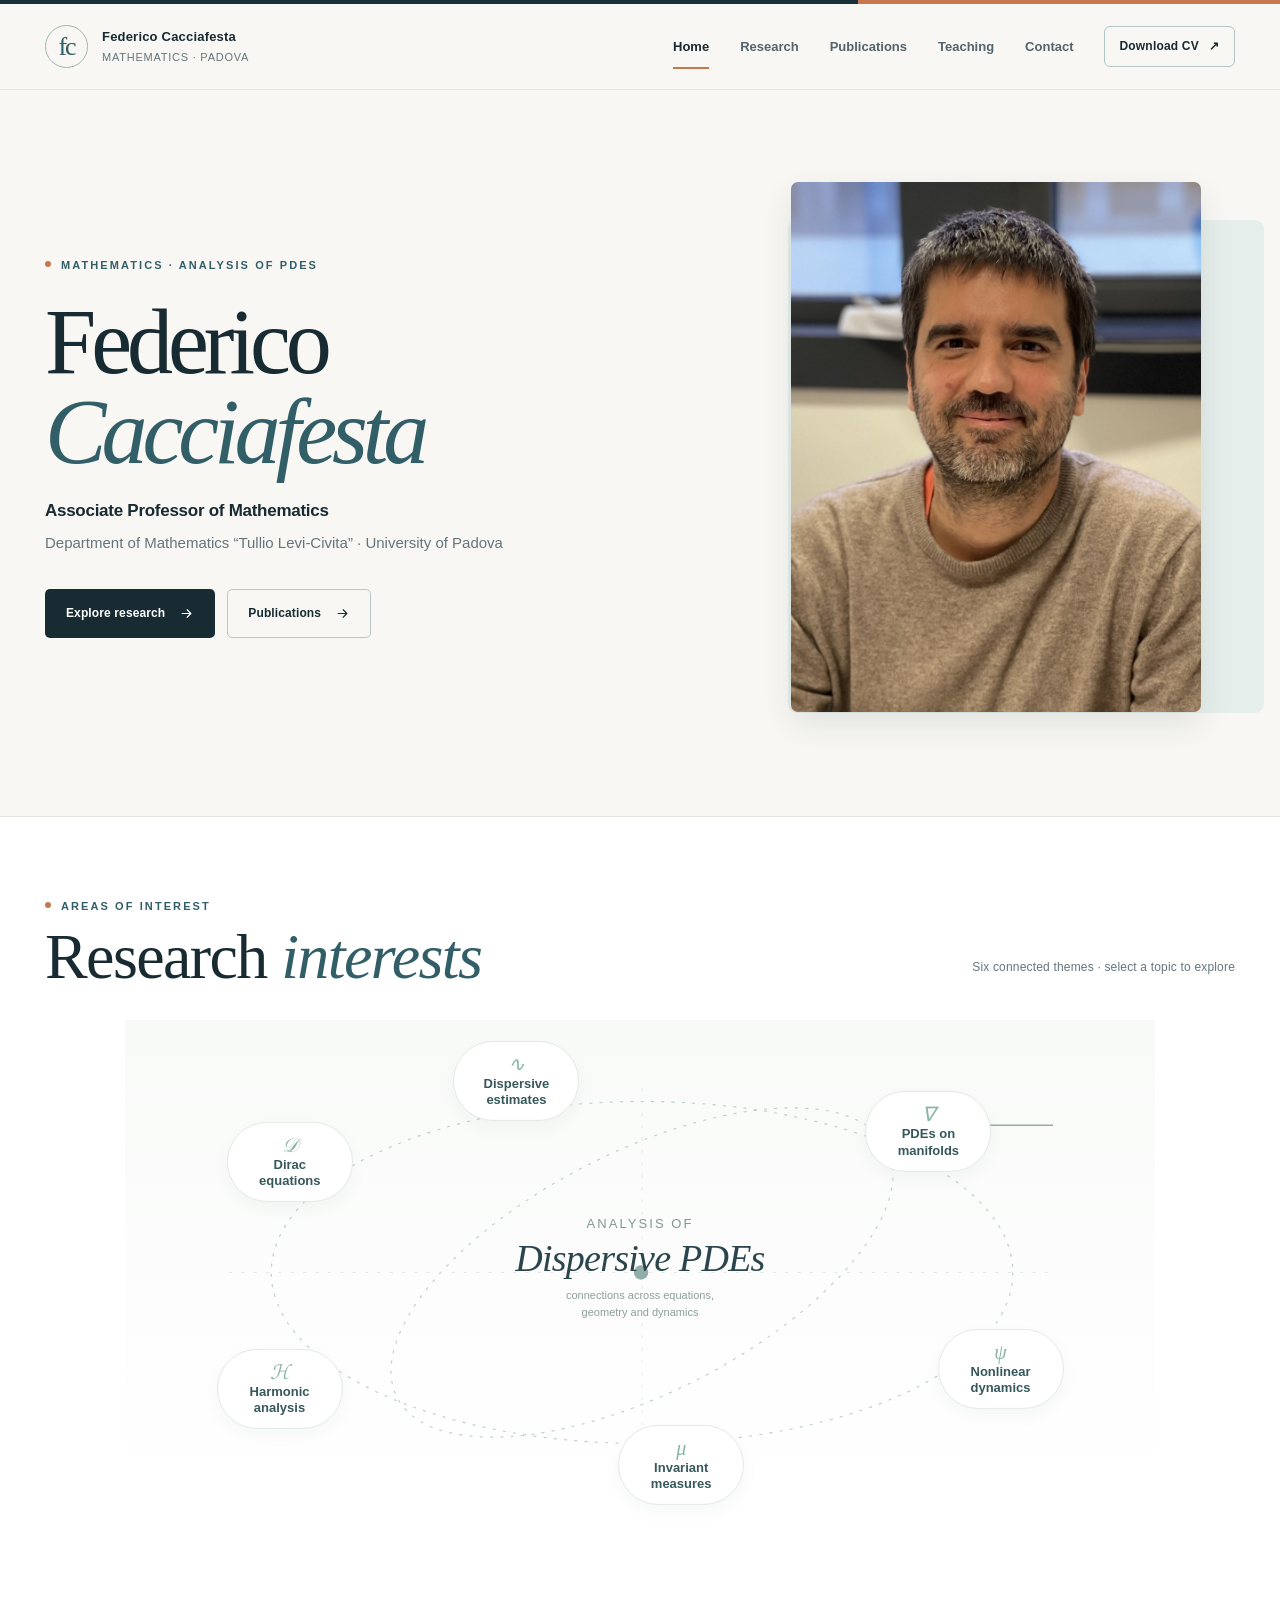
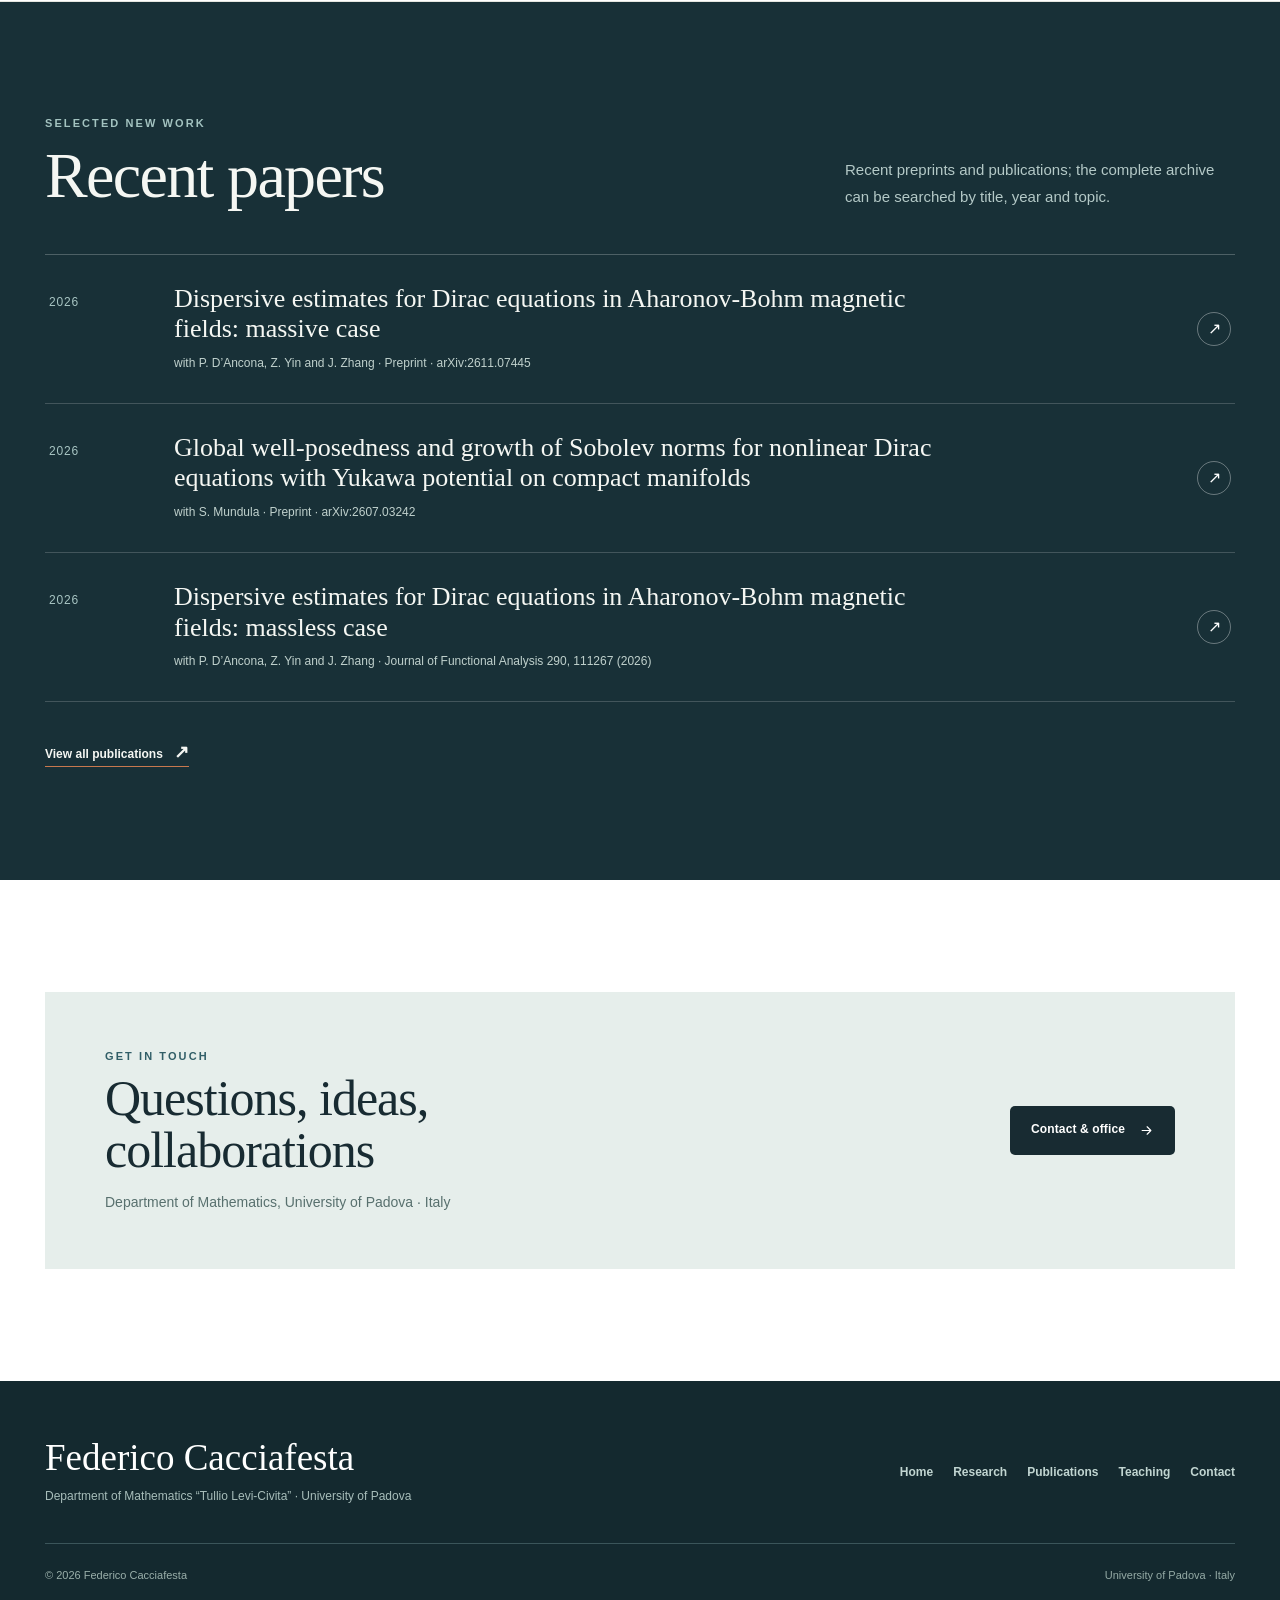
==== commit 692b6e36: "Add files via upload" ====
--- a/index.html
+++ b/index.html
@@ -6,307 +6,15 @@
 <meta name="theme-color" content="#182b32">
 <meta name="description" content="Federico Cacciafesta — Associate Professor of Mathematics at the University of Padova. Research in dispersive PDEs, Dirac equations, singular potentials, and nonlinear dynamics.">
 <title>Federico Cacciafesta — University of Padova</title>
-
-<style>
-@import url('https://fonts.googleapis.com/css2?family=DM+Sans:wght@400;500;600;700&family=Instrument+Serif:ital@0;1&display=swap');
-:root{
- --ink:#182b32;--ink-light:#41555e;--quiet:#65757b;--paper:#f8f7f3;--white:#fff;--rule:#e4e5df;
- --sea:#315e67;--sea-light:#e4eeed;--orange:#c7784e;--cream:#f1f0e9;--night:#183037;
- --serif:'Instrument Serif',Georgia,'Times New Roman',serif;
- --sans:'DM Sans',-apple-system,BlinkMacSystemFont,'Segoe UI',sans-serif;
- --width:1190px;
-}
-*{box-sizing:border-box}html{scroll-behavior:smooth}body{margin:0;color:var(--ink);background:var(--paper);font:15.5px/1.65 var(--sans);-webkit-font-smoothing:antialiased}
-::selection{background:#c7ded8;color:var(--ink)}a{color:inherit;text-decoration:none}a:focus-visible,button:focus-visible,input:focus-visible,select:focus-visible{outline:3px solid var(--orange);outline-offset:3px}button,input,select{font:inherit}button{cursor:pointer}img,svg{max-width:100%}p{margin:0 0 1.15em}h1,h2,h3,h4{margin:0;font-weight:400}h1,h2,h3{font-family:var(--serif)}
-.container{width:min(calc(100% - 80px),var(--width));margin:0 auto}.topline{height:4px;background:linear-gradient(90deg,#183037 0%,#183037 67%,#c7784e 67%,#c7784e 100%)}
-.site-header{height:86px;background:rgba(248,247,243,.96);border-bottom:1px solid var(--rule);position:sticky;top:0;z-index:90;backdrop-filter:blur(18px)}
-.header-inner{height:100%;display:flex;align-items:center;justify-content:space-between;gap:30px}.identity{display:flex;gap:14px;align-items:center;min-width:244px}.monogram{width:43px;height:43px;border:1px solid #9eb4b4;border-radius:50%;display:grid;place-items:center;font-family:var(--serif);font-size:26px;letter-spacing:-.08em;color:var(--sea)}
-.identity-type{display:flex;flex-direction:column;line-height:1.24}.identity-name{font-size:13px;font-weight:700;letter-spacing:.015em}.identity-sub{font-size:11px;letter-spacing:.07em;color:var(--quiet);margin-top:6px;text-transform:uppercase}
-.main-nav{display:flex;align-items:center;gap:31px;margin-left:auto}.nav-link{color:#53646a;font-size:13px;font-weight:600;position:relative;transition:color .2s}.nav-link:hover,.nav-link.active{color:var(--ink)}.nav-link.active:after{content:'';position:absolute;left:0;right:0;bottom:-12px;height:2px;background:var(--orange)}
-.nav-cv{display:inline-flex;align-items:center;gap:10px;border:1px solid #b2c6c4;border-radius:6px;padding:10px 15px;font-size:12px;letter-spacing:.015em;font-weight:700;white-space:nowrap;transition:.2s}.nav-cv:hover{border-color:var(--ink);background:var(--sea-light)}
-.mobile-menu-btn{display:none;border:1px solid var(--rule);border-radius:6px;background:transparent;padding:8px 12px;color:var(--ink);font-size:22px;line-height:1}
-.eyebrow{font-size:11px;letter-spacing:.19em;text-transform:uppercase;font-weight:700;color:var(--sea)}.eyebrow.white{color:#a3c3c0}.eyebrow .dot{width:6px;height:6px;border-radius:100%;background:var(--orange);display:inline-block;margin:0 10px 2px 0}
-.hero{position:relative;overflow:hidden;background:var(--paper);border-bottom:1px solid var(--rule)}.hero-inner{min-height:655px;display:grid;grid-template-columns:56% 44%;align-items:center;gap:12px;padding:67px 0 79px}.hero-copy{position:relative;z-index:2}.hero h1{font-size:95px;font-size:clamp(70px,7.2vw,107px);line-height:.98;letter-spacing:-.055em;margin:23px 0 20px;max-width:750px}.hero h1 em{font-style:italic;color:var(--sea);font-weight:400}.hero-role{font-size:17px;font-weight:700;letter-spacing:-.016em}.hero-institution{margin-top:5px;color:var(--quiet);font-size:15px}.hero-desc{max-width:540px;margin:31px 0 33px;color:var(--ink-light);font-size:17px;line-height:1.77}.hero-actions{display:flex;gap:12px;align-items:center;flex-wrap:wrap}
-.button{display:inline-flex;align-items:center;justify-content:center;gap:14px;border-radius:5px;padding:13px 20px;min-height:49px;font-weight:700;font-size:12px;letter-spacing:.01em;border:1px solid transparent;transition:transform .2s,background .2s,border-color .2s}.button:hover{transform:translateY(-2px)}.button-primary{background:var(--ink);color:white}.button-primary:hover{background:#31545c}.button-secondary{border-color:#b8c8c6;background:transparent;color:var(--ink)}.button-secondary:hover{background:var(--sea-light);border-color:var(--sea)}.button svg{width:15px;height:15px}
-.hero-art{align-self:stretch;min-height:580px;position:relative;display:flex;align-items:center;justify-content:center}.art-square{position:absolute;inset:7% 0 4% 4%;background:linear-gradient(145deg,#e8ece7 0%,#dbe8e4 56%,#e8e8df 100%);border-radius:180px 180px 13px 13px;overflow:hidden}.art-grid{position:absolute;inset:0;background-image:linear-gradient(rgba(31,80,84,.055) 1px,transparent 1px),linear-gradient(90deg,rgba(31,80,84,.055) 1px,transparent 1px);background-size:35px 35px;mask-image:linear-gradient(to top,transparent,black 40%)}.art-svg{position:absolute;inset:8% 2% 7% 0;width:100%;height:85%}.art-label{position:absolute;bottom:12%;left:15%;font:italic 33px var(--serif);color:var(--sea);letter-spacing:.015em}.art-stamp{position:absolute;right:0;top:19%;width:102px;height:102px;border:1px solid #a8bfbb;border-radius:50%;background:rgba(247,248,242,.78);display:grid;place-items:center;text-align:center;font-size:10px;line-height:1.7;text-transform:uppercase;letter-spacing:.13em;color:var(--sea);transform:rotate(12deg)}.art-index{position:absolute;top:13%;left:13%;font-size:10px;letter-spacing:.12em;color:#65827f;writing-mode:vertical-rl}
-.mini-strip{border-bottom:1px solid var(--rule);background:white}.strip-inner{display:flex;justify-content:space-between;align-items:center;gap:22px;padding:24px 0}.strip-label{font-size:11px;letter-spacing:.14em;color:var(--quiet);font-weight:700;text-transform:uppercase;white-space:nowrap}.strip-items{display:flex;gap:12px;flex-wrap:wrap;justify-content:flex-end}.strip-items span{font-size:12px;background:var(--paper);border-radius:2px;padding:7px 12px;color:#4f6666}
-.section{padding:112px 0}.section-white{background:white}.section-offwhite{background:var(--paper)}.section-dark{background:var(--night);color:#f5f7f3}.section-head{display:flex;justify-content:space-between;gap:35px;align-items:end;margin-bottom:44px}.section-head h2{font-size:59px;font-size:clamp(46px,5vw,65px);line-height:1.05;letter-spacing:-.026em;margin:10px 0 0}.section-intro{max-width:390px;color:var(--quiet);margin:0;font-size:15px;line-height:1.8}.section-dark .section-intro{color:#b4c9c7}.text-link{font-size:12px;font-weight:700;border-bottom:1px solid var(--orange);padding-bottom:5px;white-space:nowrap}.text-link:hover{color:var(--orange)}.small-arrow{font-size:18px;margin-left:8px}
-.research-grid{display:grid;grid-template-columns:repeat(2,minmax(0,1fr));gap:18px}.research-card{display:flex;min-height:255px;flex-direction:column;align-items:flex-start;padding:29px 28px;border:1px solid var(--rule);background:#fcfcfa;transition:background .2s,border-color .2s,transform .2s}.research-card:hover{background:var(--sea-light);border-color:#c5d6d2;transform:translateY(-4px)}.research-card .num{font:italic 28px var(--serif);color:var(--orange)}.research-card h3{font-size:29px;line-height:1.13;letter-spacing:-.014em;margin-top:29px}.research-card p{color:var(--quiet);font-size:13px;line-height:1.85;margin:14px 0 24px}.research-card .arrow{font-size:21px;margin-top:auto;color:var(--sea)}
-.recent-list{border-top:1px solid rgba(255,255,255,.23)}.recent-item{display:grid;grid-template-columns:95px 1fr auto;gap:30px;align-items:start;padding:29px 4px;border-bottom:1px solid rgba(255,255,255,.18);transition:background .2s}.recent-item:hover{background:rgba(255,255,255,.035)}.recent-year{font-size:12px;letter-spacing:.07em;color:#a8c5c3;padding-top:9px}.recent-item h3{font:26px/1.18 var(--serif);max-width:790px;margin:0 0 9px}.recent-item p{font-size:12px;color:#c0d1cd;margin:0}.recent-arrow{width:34px;height:34px;border:1px solid rgba(255,255,255,.35);border-radius:50%;display:grid;place-items:center;align-self:center;font-size:16px;color:white}.section-bottom{margin-top:36px}
-.cta-panel{background:#e6eeeb;display:grid;grid-template-columns:1fr auto;align-items:center;gap:40px;padding:55px 60px}.cta-panel h2{font-size:50px;line-height:1.05;letter-spacing:-.02em;margin:7px 0 14px}.cta-panel p{margin:0;color:#58706e;font-size:14px}
-.page-lead{background:linear-gradient(115deg,#f1f3ed,var(--paper));padding:81px 0 76px;border-bottom:1px solid var(--rule);position:relative;overflow:hidden}.page-lead:after{content:'∂';font:italic 320px var(--serif);color:rgba(65,105,103,.05);position:absolute;right:3%;top:-190px;pointer-events:none}.page-lead h1{font-size:100px;font-size:clamp(66px,8vw,110px);line-height:1.05;letter-spacing:-.044em;margin:17px 0 16px}.page-lead p{max-width:700px;font-size:17px;color:#566b70;line-height:1.8;margin:0}.page-main{padding:75px 0 115px;min-height:540px}.two-col{display:grid;grid-template-columns:1fr 2.15fr;gap:70px}.side-note{border-top:2px solid var(--orange);padding-top:18px;align-self:start}.side-note .small{font-size:12px;color:var(--quiet);line-height:1.85}.side-note h3{font:30px var(--serif);margin-bottom:13px}.body-copy{font-size:16px;line-height:1.9;color:#425960;max-width:760px}.body-copy p{margin-bottom:22px}.body-copy strong{color:var(--ink)}
-.detail-grid{display:grid;grid-template-columns:1fr 1fr;gap:20px;margin-top:52px}.detail-card{border:1px solid var(--rule);background:white;padding:35px}.detail-card .top{display:flex;justify-content:space-between;gap:12px;margin-bottom:20px}.detail-card .index{font:italic 30px var(--serif);color:var(--orange)}.detail-card .glyph{font:italic 31px var(--serif);color:#8aacaa}.detail-card h3{font:34px/1.09 var(--serif);margin-bottom:15px}.detail-card p{font-size:13px;color:#677a7c;margin:0;line-height:1.86}.detail-card .selected{margin-top:25px;border-top:1px solid var(--rule);padding-top:17px;font-size:12px;font-weight:600;color:var(--sea)}.detail-card .selected a{text-decoration:underline;text-decoration-color:#bacfc8;text-underline-offset:5px}
-.pub-toolbar{display:flex;justify-content:space-between;gap:16px;flex-wrap:wrap;margin:0 0 17px}.searchbox{display:flex;align-items:center;gap:12px;border:1px solid #d9ded9;background:white;padding:0 15px;min-height:52px;flex:1;min-width:260px}.searchbox svg{width:17px;height:17px;color:#8a9d98}.searchbox input{border:0;outline:0;background:transparent;width:100%;height:50px;color:var(--ink);font-size:13px}.searchbox input:focus-visible{outline:none}.filter-select{border:1px solid #d9ded9;padding:0 16px;min-height:52px;background:white;color:var(--ink);min-width:154px;font-size:12px}.filter-pills{display:flex;gap:8px;flex-wrap:wrap;margin-bottom:31px}.filter-btn{padding:9px 13px;border:1px solid #dce2df;background:transparent;color:#567072;border-radius:20px;font-size:12px}.filter-btn:hover{border-color:var(--sea)}.filter-btn.active{background:var(--ink);color:white;border-color:var(--ink)}.results-meta{display:flex;align-items:center;justify-content:space-between;color:#70807d;font-size:12px;letter-spacing:.04em;text-transform:uppercase;margin:27px 0 11px}.publication-list{border-top:1px solid var(--rule)}.pub-item{display:grid;grid-template-columns:62px minmax(0,1fr) 96px;gap:20px;padding:26px 8px;border-bottom:1px solid var(--rule);background:transparent}.pub-item:hover{background:#fff}.pub-year{font:italic 25px var(--serif);color:var(--sea);line-height:1.2}.pub-title{font:24px/1.22 var(--serif);margin:0 0 7px;letter-spacing:-.005em}.pub-authors{font-size:12px;color:#667979;margin:0 0 4px}.pub-venue{font-size:12px;color:#87918d;margin:0}.pub-topic{display:inline-flex;font-size:10px;line-height:1.4;letter-spacing:.02em;border:1px solid #dce4e1;color:#5b7775;margin-top:11px;padding:4px 8px}.pub-open{display:inline-flex;align-self:start;justify-content:flex-end;gap:5px;font-size:12px;font-weight:700;color:var(--sea);white-space:nowrap;margin-top:6px}.pub-open:hover{text-decoration:underline}.no-results{padding:38px 10px;color:var(--quiet)}.proceedings{margin-top:80px}.proceedings h2{font:46px var(--serif);margin-bottom:20px}.proceed-item{display:flex;gap:22px;border-top:1px solid var(--rule);padding:19px 7px}.proceed-item .proceed-n{font:italic 20px var(--serif);color:var(--orange);min-width:34px}.proceed-item h3{font:22px var(--serif)}.proceed-item p{font-size:12px;color:var(--quiet);margin:5px 0 0}
-.course-current{display:grid;grid-template-columns:1fr 2fr;gap:50px;background:var(--night);color:white;padding:50px 55px;margin-bottom:45px}.course-current .year{font:italic 58px var(--serif);line-height:1.08}.course-current .tiny{font-size:11px;text-transform:uppercase;letter-spacing:.16em;color:#b4cdca}.course-current h2{font:45px/1.06 var(--serif);margin:14px 0}.course-current p{font-size:13px;color:#d1deda;line-height:1.8}.course-current a{color:#d9eae7;border-bottom:1px solid #d9eae7;font-size:12px;font-weight:700}.course-history h2{font:42px var(--serif);margin:50px 0 20px}.course-entry{display:grid;grid-template-columns:150px 1fr auto;gap:20px;padding:27px 7px;border-top:1px solid var(--rule);align-items:center}.course-entry .date{font-family:var(--serif);font-size:24px;color:var(--sea)}.course-entry h3{font:24px var(--serif)}.course-entry p{font-size:12px;color:var(--quiet);margin:6px 0 0}.course-entry a{font-size:12px;color:var(--sea);font-weight:700;border-bottom:1px solid #a9c0bd}
-.contact-layout{display:grid;grid-template-columns:1.15fr 1fr;gap:80px}.contact-title{font:55px/1.07 var(--serif);font-size:clamp(42px,5vw,65px);margin:18px 0 22px}.contact-intro{font-size:16px;color:var(--ink-light);max-width:440px}.contact-email{font:clamp(20px,2.5vw,30px)/1.3 var(--serif);border-bottom:1px solid var(--orange);display:inline-block;margin:16px 0 16px;overflow-wrap:anywhere}.contact-card{background:white;border:1px solid var(--rule);padding:42px}.contact-card .item{margin-bottom:28px}.contact-card .item:last-child{margin-bottom:0}.contact-card .label{font-size:10px;text-transform:uppercase;letter-spacing:.16em;color:var(--quiet);font-weight:700;margin-bottom:7px}.contact-card .val{font-size:15px;line-height:1.7}.contact-card .val a{color:var(--sea);border-bottom:1px solid #bcd0cd}.external-badges{display:flex;gap:9px;flex-wrap:wrap;margin:26px 0}.external-badges a{border:1px solid #cfdbd7;padding:8px 12px;font-size:12px;color:var(--sea)}.external-badges a:hover{background:var(--sea-light)}
-.site-footer{background:#14292f;color:#d3e0dd;padding:58px 0 24px}.footer-top{display:flex;justify-content:space-between;gap:50px;border-bottom:1px solid #3b555a;padding-bottom:36px}.footer-title{font:37px/1.04 var(--serif);color:white}.footer-sub{font-size:12px;color:#a7bdba;margin-top:10px}.footer-links{display:flex;gap:20px;flex-wrap:wrap;align-items:center}.footer-links a{font-size:12px;font-weight:600;color:#c1d5d1}.footer-links a:hover{color:white;text-decoration:underline}.footer-bottom{padding-top:22px;display:flex;justify-content:space-between;gap:20px;font-size:11px;color:#9aafaa}.footer-bottom .muted{color:#95aba6}
-.fade-in{animation:fadeup .45s ease both}@keyframes fadeup{from{opacity:0;transform:translateY(8px)}to{opacity:1;transform:translateY(0)}}
-@media(max-width:1000px){.container{width:min(calc(100% - 56px),var(--width))}.identity{min-width:210px}.main-nav{gap:17px}.hero-inner{grid-template-columns:55% 45%}.hero h1{font-size:clamp(62px,7vw,85px)}.hero-art{min-height:510px}.research-card{padding:23px}.section{padding:85px 0}.two-col{gap:40px}.contact-layout{gap:42px}}
-@media(max-width:760px){.container{width:calc(100% - 36px)}.site-header{height:72px}.identity{min-width:0}.identity-name{font-size:12px}.identity-sub{font-size:10px}.monogram{width:39px;height:39px}.mobile-menu-btn{display:block;margin-left:auto}.nav-cv{margin-left:auto;display:none}.main-nav{display:none;position:absolute;top:72px;left:0;right:0;background:var(--paper);padding:18px;border-bottom:1px solid var(--rule);box-shadow:0 15px 15px rgba(22,44,48,.07);flex-direction:column;align-items:flex-start;gap:0}.main-nav.open{display:flex}.nav-link{padding:11px 9px;width:100%;font-size:14px}.nav-link.active:after{bottom:6px;right:auto;width:27px}.mobile-cv{display:block!important}.hero-inner{grid-template-columns:1fr;gap:12px;min-height:auto;padding:65px 0 47px}.hero h1{font-size:clamp(66px,12vw,91px);margin-top:21px}.hero-desc{font-size:15px;line-height:1.8;margin:27px 0}.hero-art{width:100%;min-height:400px;max-width:450px;margin:12px auto 0}.art-square{inset:4% 7% 2%}.art-svg{inset:0;width:100%;height:100%}.art-stamp{right:6%}.strip-inner{flex-direction:column;align-items:flex-start;gap:14px}.strip-items{justify-content:flex-start}.section{padding:67px 0}.section-head{display:block;margin-bottom:29px}.section-head h2{font-size:52px}.section-intro{margin:18px 0 0}.research-grid{grid-template-columns:1fr}.research-card{min-height:auto;padding:24px}.research-card h3{margin-top:17px}.recent-item{grid-template-columns:52px 1fr 25px;gap:11px;padding:24px 0}.recent-item h3{font-size:23px}.recent-year{font-size:11px}.recent-arrow{width:25px;height:25px;font-size:14px}.cta-panel{grid-template-columns:1fr;padding:33px 28px;gap:25px}.cta-panel h2{font-size:42px}.page-lead{padding:65px 0 61px}.page-lead h1{font-size:69px}.page-lead p{font-size:15px}.page-main{padding:57px 0 80px}.two-col,.detail-grid,.contact-layout{grid-template-columns:1fr;gap:26px}.side-note{max-width:500px}.detail-card{padding:29px}.pub-item{grid-template-columns:48px minmax(0,1fr);gap:12px;padding:22px 2px}.pub-title{font-size:22px}.pub-open{grid-column:2;justify-content:flex-start;margin-top:0}.pub-toolbar{display:block}.searchbox{margin-bottom:10px}.filter-select{width:100%}.results-meta{gap:10px}.course-current{grid-template-columns:1fr;gap:17px;padding:35px 27px}.course-current .year{font-size:44px}.course-current h2{font-size:37px}.course-entry{grid-template-columns:93px 1fr;gap:12px}.course-entry .date{font-size:21px}.course-entry h3{font-size:21px}.course-entry a{grid-column:2;justify-self:start}.contact-card{padding:28px}.footer-top{display:block}.footer-links{margin-top:24px}.footer-bottom{display:block;line-height:2}}
-@media(prefers-reduced-motion:reduce){html{scroll-behavior:auto}*,*:before,*:after{animation-duration:0.01ms!important;transition-duration:0.01ms!important}}
-
-/* Portrait photograph supplied by the website owner. */
-.hero-portrait{min-height:580px;display:flex;align-items:center;justify-content:center;padding:20px 20px 20px 42px}
-.hero-portrait:before{content:'';position:absolute;inset:8% 0 7% 9%;background:#e6eeeb;border-radius:9px;transform:translate(17px,17px)}
-.portrait-image{position:relative;display:block;width:100%;height:530px;max-width:410px;object-fit:cover;object-position:center 36%;border-radius:7px;box-shadow:0 12px 32px rgba(17,39,42,.10)}
-.hero-copy .hero-actions{margin-top:34px}
-@media(max-width:1000px){.hero-portrait{min-height:510px;padding:16px 8px 16px 25px}.portrait-image{height:475px}}
-@media(max-width:760px){.hero-portrait{width:min(100%,430px);min-height:0;max-width:430px;padding:12px 19px 22px 10px;margin-top:22px}.hero-portrait:before{inset:6% 0 6% 6%;transform:translate(11px,11px)}.portrait-image{height:auto;aspect-ratio:4 / 4.1;object-position:center 31%}.research-grid{grid-template-columns:1fr}}
-
-/* Second editorial revision: Research / publications. */
-.research-intro{max-width:880px;margin:0 0 58px}
-.research-intro p{margin-bottom:16px}
-.research-intro p:last-child{margin-bottom:0}
-.detail-grid{margin-top:0}
-.pub-year-group{display:grid;grid-template-columns:112px minmax(0,1fr);gap:28px;padding:24px 0 2px;border-bottom:1px solid var(--rule)}
-.pub-year-heading{font:italic 37px/1.15 var(--serif);color:var(--sea);margin:4px 0 0}
-.pub-year-entries{min-width:0}
-.pub-item{grid-template-columns:minmax(0,1fr) 100px;gap:24px;padding:20px 10px 23px 0;align-items:start}
-.pub-year-entries .pub-item:first-child{padding-top:2px}
-.pub-year-entries .pub-item:last-child{border-bottom:0}
-.pub-details{min-width:0}
-.pub-glyph{display:inline-block;margin-top:8px;font:italic 25px/1.2 var(--serif);color:#6f9591;cursor:help}
-@media(max-width:760px){
-  .research-intro{margin-bottom:34px}
-  .pub-year-group{grid-template-columns:1fr;gap:12px;padding:25px 0 5px}
-  .pub-year-heading{font-size:33px;margin:0}
-  .pub-item{grid-template-columns:minmax(0,1fr);gap:8px;padding:19px 0 21px}
-  .pub-year-entries .pub-item:first-child{padding-top:10px}
-  .pub-open{grid-column:1;justify-content:flex-start}
-}
-
-
-/* Research constellation: a linked diagram, not a row of topic cards. */
-.topics-section{padding:80px 0 78px;background:#fff;border-bottom:1px solid var(--rule);overflow:hidden}
-.topics-heading{display:flex;justify-content:space-between;align-items:flex-end;gap:28px;margin-bottom:2px}
-.topics-heading h2{font:normal clamp(46px,5vw,64px)/1.05 var(--serif);letter-spacing:-.025em;margin-top:8px}
-.topics-heading h2 em{font-weight:400;color:var(--sea)}
-.topics-hint{font-size:12px;color:var(--quiet);letter-spacing:.015em;padding-bottom:13px}
-.topic-map{width:min(100%,1000px);height:570px;margin:10px auto 0;position:relative;isolation:isolate}
-.topic-paths{position:absolute;inset:0;height:100%;width:100%;overflow:visible;pointer-events:none;opacity:.65;z-index:0}
-.topic-paths path{fill:none;stroke:#99b9b1;stroke-width:1.25;stroke-dasharray:5 7;vector-effect:non-scaling-stroke}
-.topic-scribble{position:absolute;left:4%;top:43%;font:italic 110px/1 var(--serif);color:#e7eeea;transform:rotate(-12deg);user-select:none;pointer-events:none;z-index:0}
-.topic-node{--diam:160px;--tint:rgba(204,230,224,.67);--edge:rgba(73,135,133,.35);position:absolute;z-index:1;display:flex;flex-direction:column;justify-content:center;align-items:center;gap:5px;width:var(--diam);height:var(--diam);border-radius:50%;background:var(--tint);border:1px solid var(--edge);box-shadow:0 11px 25px rgba(27,69,72,.038),inset 0 0 28px rgba(255,255,255,.32);text-align:center;color:#244b52;font-weight:600;font-size:15px;line-height:1.23;letter-spacing:-.017em;transform:translate(-50%,-50%);transition:background-color .24s,box-shadow .24s,transform .24s,border-color .24s;backdrop-filter:blur(1px)}
-.topic-node:hover,.topic-node:focus-visible{background:#dcefeb;border-color:#537e80;box-shadow:0 13px 35px rgba(32,84,82,.15);transform:translate(-50%,-50%) scale(1.05);z-index:4}
-.topic-icon{font:italic 27px/1 var(--serif);font-weight:400;color:#51827e;display:block;margin-bottom:3px}
-.topic-dirac{left:25.5%;top:43.3%;--diam:225px;--tint:rgba(200,228,221,.76)}
-.topic-dispersive{left:45%;top:40%;--diam:250px;--tint:rgba(218,237,229,.75);z-index:2;font-size:18px}
-.topic-dispersive .topic-icon{font-size:33px}
-.topic-strichartz{left:62.5%;top:24%;--diam:165px;--tint:rgba(240,220,197,.67);--edge:rgba(179,119,79,.3);font-family:var(--serif);font-size:19px;font-weight:400;color:#78543e}
-.topic-manifolds{left:74.5%;top:51%;--diam:225px;--tint:rgba(211,231,229,.75)}
-.topic-nonlinear{left:55%;top:70%;--diam:200px;--tint:rgba(219,230,240,.73)}
-.topic-invariant{left:29%;top:72%;--diam:200px;--tint:rgba(241,230,215,.8);--edge:rgba(161,133,94,.29);color:#635646}
-.topic-harmonic{left:75.7%;top:79%;--diam:173px;--tint:rgba(222,229,223,.85)}
-.topic-node:focus-visible{outline:3px solid var(--orange);outline-offset:3px}
-.detail-card[id]{scroll-margin-top:110px}
-@media(max-width:760px){
-  .topics-section{padding:65px 0 62px}
-  .topics-heading{display:block}
-  .topics-heading h2{font-size:52px}
-  .topics-hint{display:block;padding:12px 0 0}
-  .topic-map{width:min(100%,420px);height:675px;margin-top:10px}
-  .topic-paths,.topic-scribble{display:none}
-  .topic-node{font-size:12.5px;gap:2px;box-shadow:0 5px 12px rgba(27,69,72,.04)}
-  .topic-icon{font-size:22px;margin-bottom:3px}
-  .topic-dirac{left:26%;top:13.5%;--diam:148px}
-  .topic-dispersive{left:60%;top:21%;--diam:168px;font-size:15px}
-  .topic-dispersive .topic-icon{font-size:27px}
-  .topic-strichartz{left:38%;top:36%;--diam:124px;font-size:16px}
-  .topic-manifolds{left:65%;top:43%;--diam:157px}
-  .topic-nonlinear{left:36%;top:56%;--diam:148px}
-  .topic-invariant{left:66%;top:71%;--diam:153px}
-  .topic-harmonic{left:39%;top:83%;--diam:126px}
-}
-@media(max-width:370px){.topic-map{height:655px}.topic-dirac{--diam:132px}.topic-dispersive{--diam:149px}.topic-manifolds{--diam:139px}.topic-invariant{--diam:141px}}
-@media(prefers-reduced-motion:reduce){.topic-node{transition:none}}
-
-/* Research theme visual alternatives, revision 5 preview */
-.alt-topics{padding-bottom:76px}
-.alt-topics .topics-heading{margin-bottom:30px}
-.variant-toolbar{display:flex;gap:7px;flex-wrap:wrap;border-bottom:1px solid #dbe3e1;padding-bottom:18px}
-.variant-button{border:1px solid #e3e8e5;background:transparent;color:#758786;font:600 13px/1.2 var(--sans);padding:12px 15px;cursor:pointer;border-radius:3px;transition:background .18s,color .18s,border-color .18s;}
-.variant-button:hover,.variant-button:focus-visible{color:#20464d;border-color:#7d9e9b}
-.variant-button.active{background:#25424b;color:#fff;border-color:#25424b}
-.variant-no{font:500 10px/1 var(--sans);letter-spacing:.11em;opacity:.66;margin-right:7px}
-.variant-caption{padding-top:16px;color:#708481;font:400 13px/1.5 var(--sans);min-height:38px}
-.variant-stage{height:505px;position:relative;width:min(100%,1030px);margin:5px auto 0}
-.topic-variant{display:none;position:absolute;inset:0;isolation:isolate}
-.variant-stage[data-active-viz="network"] [data-variant="network"],.variant-stage[data-active-viz="orbit"] [data-variant="orbit"],.variant-stage[data-active-viz="type"] [data-variant="type"]{display:block}
-.variant-endnote{text-align:right;color:#91a19e;font-size:11px;margin:5px 0 0}
-.topic-variant a:focus-visible{outline:2px solid #c46a40;outline-offset:5px}
-/* Variant 1. Discrete research graph */
-.viz-network{background:radial-gradient(ellipse at 50% 58%,rgba(231,238,232,.38),transparent 57%)}
-.network-lines{position:absolute;inset:0;width:100%;height:100%;z-index:0}
-.network-lines path{fill:none;stroke:#b6c8c3;stroke-width:1.4;vector-effect:non-scaling-stroke}
-.network-coordinate{position:absolute;font-size:10px;letter-spacing:.14em;color:#92a4a0;z-index:1}
-.network-coordinate-a{top:8%;left:2%}.network-coordinate-b{bottom:7%;right:3%}
-.network-node{position:absolute;transform:translate(-50%,-50%);display:flex;flex-direction:column;align-items:center;justify-content:center;gap:8px;border-radius:100%;width:134px;height:134px;border:1px solid #9ebcb6;background:#fff;color:#294e53;text-align:center;line-height:1.22;box-shadow:0 3px 12px rgba(25,60,60,.035);transition:transform .2s,box-shadow .2s,border-color .2s}
-.network-node .the-glyph{font:italic 27px/1 var(--serif);color:#5b8a82}
-.network-node .the-caption{font-size:13px;font-weight:600}
-.network-node:hover{transform:translate(-50%,-50%) scale(1.07);box-shadow:0 12px 32px #264d4d24;border-color:#436c68;z-index:3}
-.network-dispersive{left:49.3%;top:50.2%;width:181px;height:181px;background:#e7f0ed;border-color:#739d97;z-index:2}
-.network-dispersive .the-caption{font-size:15px}.network-dirac{left:20.2%;top:36.1%}.network-manifolds{left:79.1%;top:24.6%}.network-nonlinear{left:78.5%;top:73.0%}.network-measures{left:33%;top:80.4%;background:#faf6ef;border-color:#d6c6b5}.network-harmonic{left:17.4%;top:68.0%}
-/* Variant 2. Geometric orbital diagram */
-.viz-orbits{background:linear-gradient(180deg,#f8faf8 0%,#fff 95%)}
-.orbit-lines{position:absolute;inset:0;width:100%;height:100%;fill:none}
-.orbit-lines ellipse{stroke:#bbcfc9;stroke-width:1.1;stroke-dasharray:3 7}
-.orbit-lines .axis{stroke:#dde6e2;stroke-width:.8;stroke-dasharray:3 9}
-.orbit-lines .axis-dot{stroke:none;fill:#91ada8}
-.orbit-lines .short-tick{stroke:#93aba6;stroke-width:1.4}
-.orbit-center{position:absolute;left:50%;top:49%;transform:translate(-50%,-50%);text-align:center;color:#2b454d;display:flex;flex-direction:column;gap:8px;align-items:center;width:260px}
-.orbit-center>span{font:400 13px/1.2 var(--sans);letter-spacing:.16em;text-transform:uppercase;color:#839791}
-.orbit-center>strong{font:italic 38px/1.05 var(--serif);font-weight:400;letter-spacing:-.02em}
-.orbit-center>small{font:400 11px/1.5 var(--sans);color:#8d9f99;max-width:170px}
-.orbit-topic{position:absolute;transform:translate(-50%,-50%);z-index:1;display:flex;flex-direction:column;gap:2px;align-items:center;background:#fff;min-width:126px;padding:12px 14px;text-align:center;color:#36585b;font:600 13px/1.24 var(--sans);border-radius:40px;border:1px solid #e3eae5;box-shadow:0 7px 17px #1735380a;transition:color .18s,border-color .18s,transform .18s}
-.orbit-topic:hover{color:#b56842;border-color:#c2aea1;transform:translate(-50%,-50%) scale(1.045)}
-.orbit-topic .the-glyph{color:#8ab4a6;font:italic 20px/1 var(--serif)}
-.orbit-dirac{left:16%;top:28%}.orbit-dispersive{left:38%;top:12%}.orbit-manifolds{left:78%;top:22%}.orbit-nonlinear{left:85%;top:69%}.orbit-measures{left:54%;top:88%}.orbit-harmonic{left:15%;top:73%}
-/* Variant 3. Staggered editorial map */
-.viz-type{background:linear-gradient(105deg,#fbfaf7 0%,#f5f8f5 52%,#fff 100%);overflow:hidden}
-.typography-kicker{position:absolute;top:8%;left:5%;font:600 10px/1 var(--sans);color:#81978e;letter-spacing:.2em}
-.type-lines{position:absolute;inset:0;width:100%;height:100%;pointer-events:none}
-.type-lines path{stroke:#c9d8cf;stroke-width:1.5;fill:none;stroke-dasharray:2 9}
-.type-topic{position:absolute;display:flex;align-items:baseline;gap:8px;color:#2c454e;transform:translateY(0);transition:color .2s,transform .2s}
-.type-topic:hover{color:#aa6b46;transform:translateY(-3px)}
-.type-title{font:normal clamp(24px,3.1vw,41px)/1.09 var(--serif);letter-spacing:-.035em}
-.type-index{font:500 10px/1 var(--sans);color:#a9b9b1;align-self:flex-start;padding-top:8px}
-.type-arrow{font:400 15px/1 var(--sans);color:#89a39a;align-self:flex-start;padding-top:7px}
-.type-dirac{left:6%;top:21%}.type-dispersive{left:46%;top:16%}.type-manifolds{left:16%;top:43%}.type-nonlinear{left:52%;top:51%}.type-measures{left:6%;top:70%}.type-harmonic{left:60%;top:76%}
-.type-footnote{position:absolute;bottom:4%;left:6%;font:italic 15px/1.4 var(--serif);color:#81968b}
-@media(max-width:800px){
-  .alt-topics{padding:52px 0 64px}.alt-topics .topics-heading{margin-bottom:20px}
-  .variant-toolbar{gap:5px}.variant-button{font-size:11px;padding:11px 10px}.variant-no{margin-right:4px}
-  .variant-stage{height:485px}
-  .network-node{width:107px;height:107px;gap:5px}.network-node .the-caption{font-size:11px}.network-node .the-glyph{font-size:22px}.network-dispersive{width:140px;height:140px}.network-dispersive .the-caption{font-size:12px}
-  .orbit-center>strong{font-size:30px}.orbit-topic{font-size:11px;min-width:104px;padding:10px}.orbit-topic .the-glyph{font-size:16px}
-}
-@media(max-width:530px){
-  .variant-toolbar{display:grid;grid-template-columns:1fr;gap:6px}.variant-button{text-align:left;max-width:none;width:100%;font-size:13px;padding:11px 14px}
-  .variant-caption{font-size:12px;min-height:60px}
-  .variant-stage{height:550px;width:100%;}
-  .network-coordinate{font-size:8px}.network-node{width:106px;height:106px}.network-node .the-caption{font-size:10.5px}.network-dispersive{width:137px;height:137px}
-  .network-dirac{left:22%;top:25%}.network-dispersive{left:54%;top:42%}.network-manifolds{left:77%;top:14%}.network-nonlinear{left:78%;top:77%}.network-measures{left:30%;top:80%}.network-harmonic{left:18%;top:52%}
-  .network-lines{opacity:.35}
-  .orbit-lines{opacity:.45}.orbit-center{top:48%;width:220px}.orbit-center>strong{font-size:30px}.orbit-center>small{font-size:10px}.orbit-center>span{font-size:10px}
-  .orbit-topic{min-width:0;padding:7px 8px;font-size:10px;white-space:nowrap}.orbit-topic .the-glyph{font-size:14px}
-  .orbit-dirac{left:23%;top:16%}.orbit-dispersive{left:68%;top:13%}.orbit-manifolds{left:74%;top:32%}.orbit-nonlinear{left:75%;top:80%}.orbit-measures{left:45%;top:93%}.orbit-harmonic{left:21%;top:72%}
-  .type-title{font-size:clamp(20px,6vw,31px)}.typography-kicker{top:6%;left:4%}.type-topic{gap:5px}.type-index{font-size:9px}.type-arrow{font-size:12px}
-  .type-dirac{left:5%;top:18%}.type-dispersive{left:15%;top:32%}.type-manifolds{left:9%;top:47%}.type-nonlinear{left:15%;top:62%}.type-measures{left:7%;top:77%}.type-harmonic{left:28%;top:90%}
-  .type-footnote{display:none}
-}
-@media(prefers-reduced-motion:reduce){.variant-button,.network-node,.orbit-topic,.type-topic{transition:none}}
-
-/* Final selected topic graphic: Mathematical Orbits (no design comparison controls) */
-.orbits-only{margin-top:0}
-.orbits-only .viz-orbits{display:block}
-@media(max-width:530px){.orbits-only{height:550px;margin-top:0}}
-
-</style>
+<link rel="icon" href="favicon.svg" type="image/svg+xml">
+<link rel="stylesheet" href="style.css">
 </head>
 <body>
 <div class="topline" aria-hidden="true"></div>
-<header class="site-header" id="site-header"></header>
-<main id="app" tabindex="-1"></main>
-<footer id="site-footer" class="site-footer"></footer>
-<script>window.STANDALONE_PREVIEW=true;window.SITE_PREVIEW_PHOTO_PATH='[data-uri]';window.SITE_PREVIEW_CV_PATH='[data-uri]